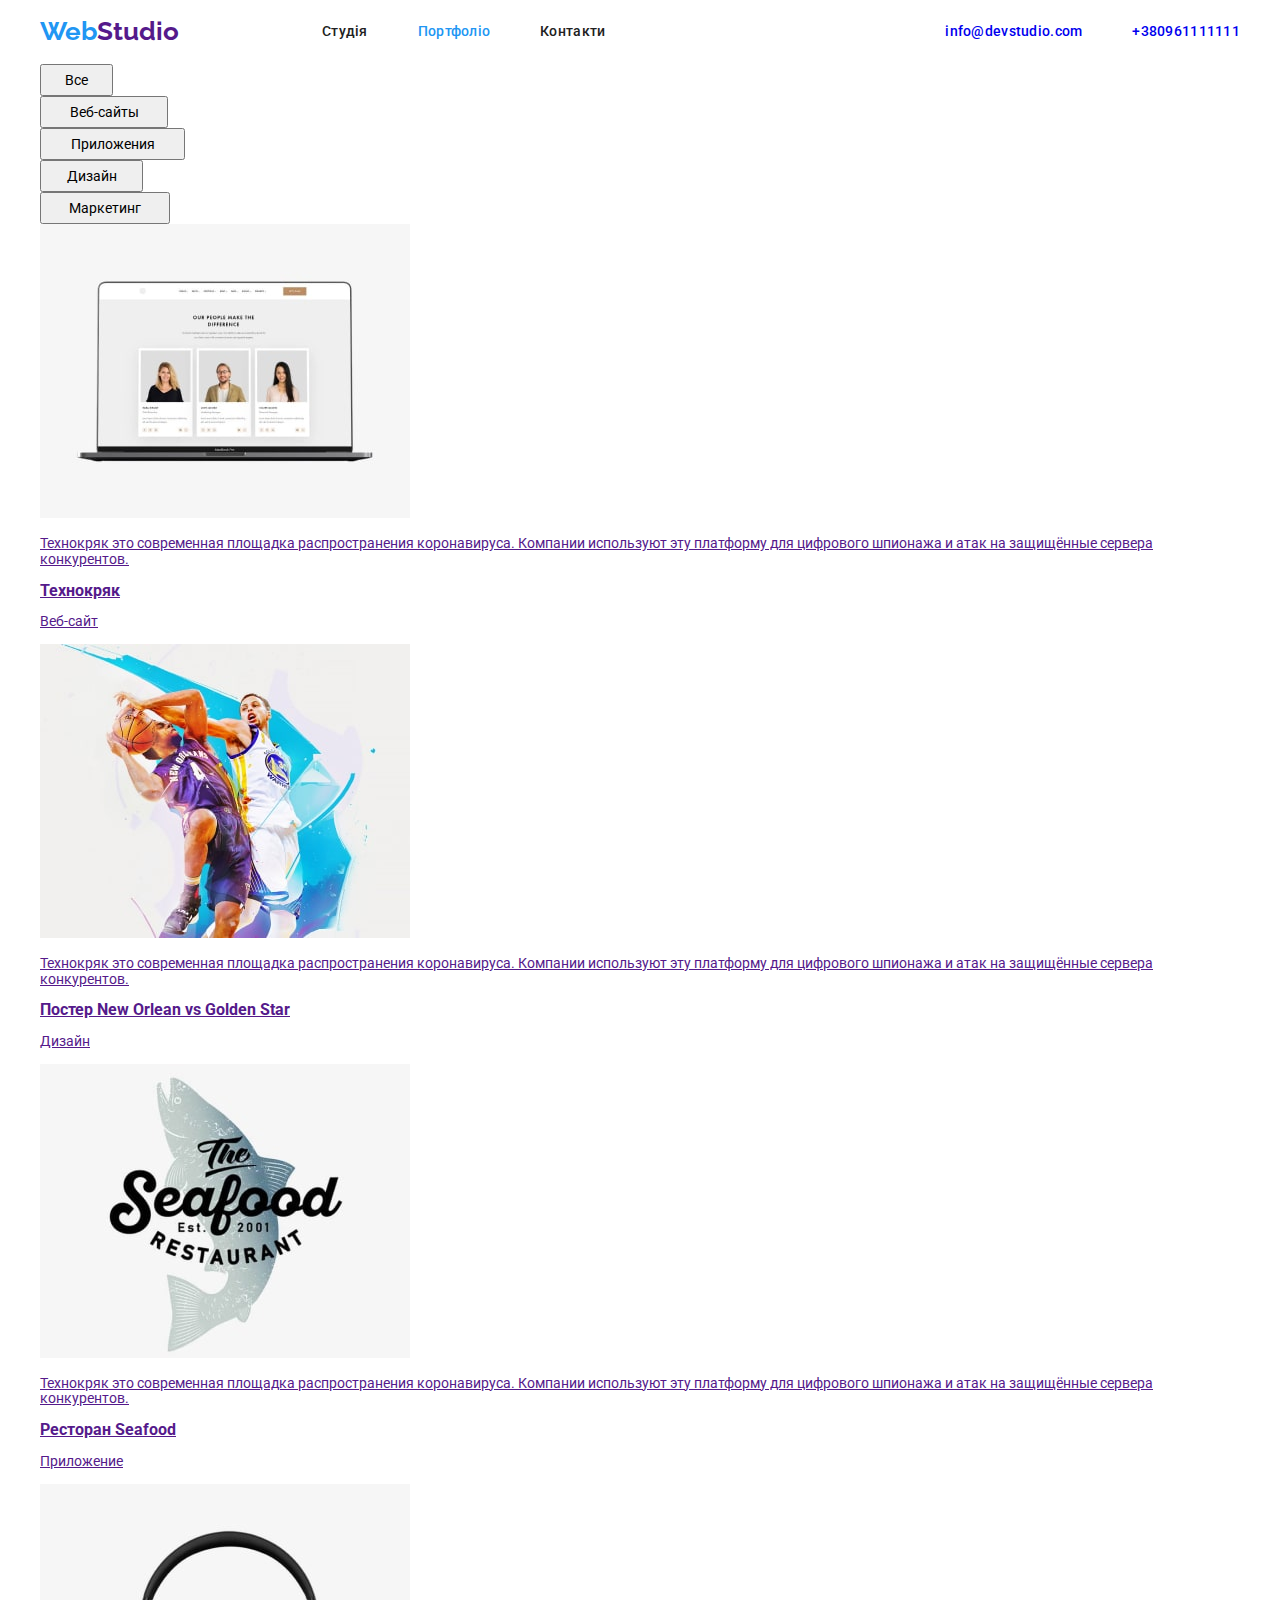
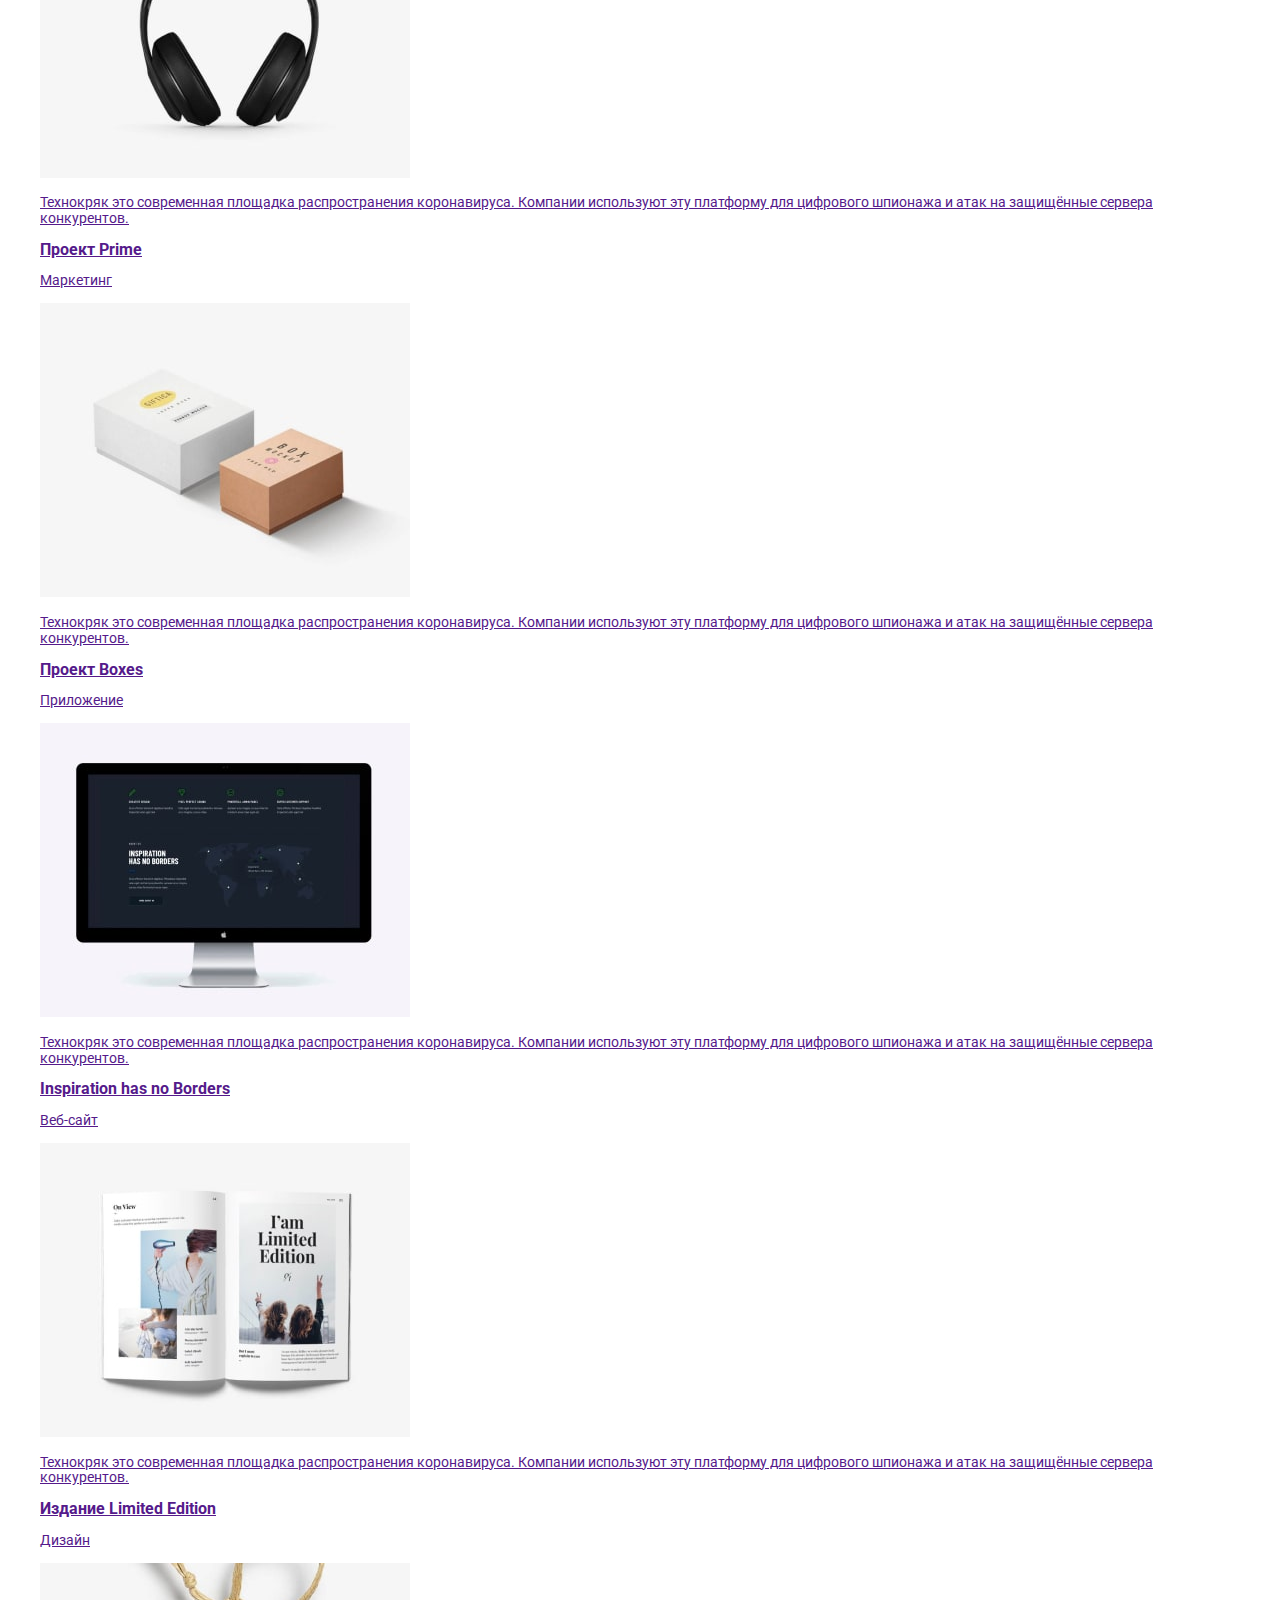
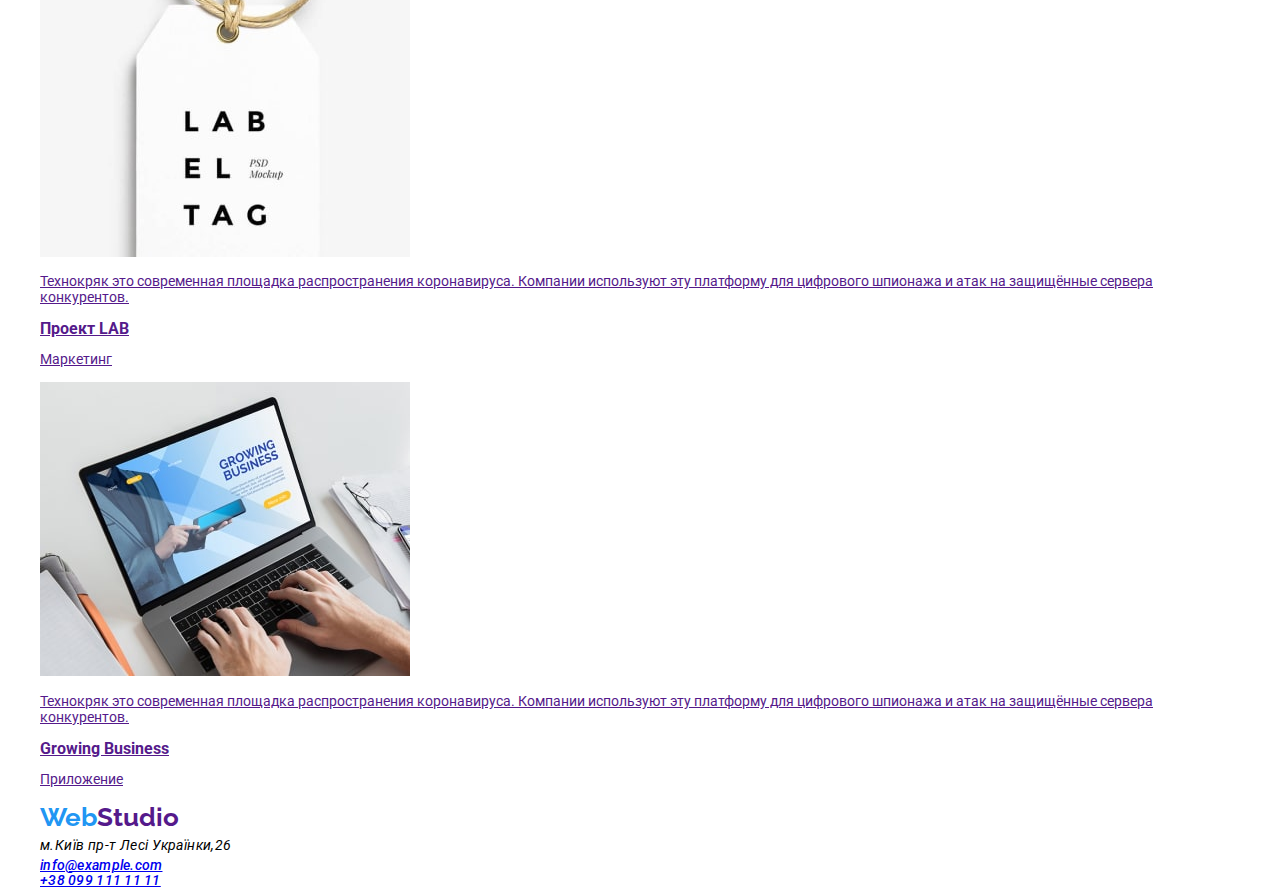
==== portfolio.html @ d4fee8ec "hw3" ====
<!DOCTYPE html>
<html lang="ru">

<head>
    <meta charset="UTF-8">
    <meta http-equiv="X-UA-Compatible" content="IE=edge">
    <meta name="viewport" content="width=device-width, initial-scale=1.0">
    <link rel="stylesheet" href="https://cdnjs.cloudflare.com/ajax/libs/modern-normalize/1.1.0/modern-normalize.min.css"
        integrity="sha512-wpPYUAdjBVSE4KJnH1VR1HeZfpl1ub8YT/NKx4PuQ5NmX2tKuGu6U/JRp5y+Y8XG2tV+wKQpNHVUX03MfMFn9Q=="
        crossorigin="anonymous" referrerpolicy="no-referrer" />
    <link rel="stylesheet" href="https://cdnjs.cloudflare.com/ajax/libs/modern-normalize/1.1.0/modern-normalize.css"
        integrity="sha512-Y0MM+V6ymRKN2zStTqzQ227DWhhp4Mzdo6gnlRnuaNCbc+YN/ZH0sBCLTM4M0oSy9c9VKiCvd4Jk44aCLrNS5Q=="
        crossorigin="anonymous" referrerpolicy="no-referrer" />
    <link rel=“preconnect” href=“https://fonts.gstatic.com”>
    <link rel="preconnect" href="https://fonts.googleapis.com">
    <link rel="preconnect" href="https://fonts.gstatic.com" crossorigin>
    <link
        href="https://fonts.googleapis.com/css2?family=Raleway:wght@700&family=Roboto:wght@400;500;700;900&display=swap"
        rel="stylesheet">
    <title>Портфоліо</title>
    <link rel="stylesheet" href="./css/styles.css">
</head>

<body>
    <!--Шапка сторінки-->
    <header class="header">
        <div class="container-nav">
            <a href="" class="logo"><span class="web">Web</span>Studio</a>
            <!---Навігація-->
            <nav>
                <ul class="site-nav list">
                    <li>
                        <a href="./index.html" class="link item">Студія</a>
                    </li>
                    <li>
                        <a href="" class="portfolio-primary item">Портфоліо</a>
                    </li>
                    <li>
                        <a href="" class="link item">Контакти</a>
                    </li>
                </ul>
            </nav>
            <div class="header-right">
                <ul class="nav-link list">
                    <li>
                        <a href="mailto:info@devstudio.com" class="link-nav">info@devstudio.com</a>
                    </li>
                    <li>
                        <a href="tel:+380961111111" class="link-nav">+380961111111</a>
                    </li>
                </ul>
            </div>
        </div>
    </header>
    <!-- фільтри -->
    <main>
        <section>
            <!-- <h1>контент</h1> -->
            <ul class="filters list">
                <li>
                    <button type="button" class="filters-item btn-one">Все</button>
                </li>
                <li>
                    <button type="button" class="filters-item btn-two">Веб-сайты</button>
                </li>
                <li>
                    <button type="button" class="filters-item btn-thre">Приложения</button>
                </li>
                <li>
                    <button type="button" class="filters-item btn-four">Дизайн</button>
                </li>
                <li>
                    <button type="button" class="filters-item btn-five">Маркетинг</button>
                </li>
            </ul>
        </section>
        <section>
            <!-- <h2>вибір контенту</h2> -->
            <ul class="list">
                <li>
                    <a href="">
                        <img src="./css/img.css/img-min.jpg" alt=" ноутбук" weight="370" height="294">
                        <p>
                            Технокряк это современная площадка распространения коронавируса. Компании используют эту
                            платформу для цифрового
                            шпионажа и атак на защищённые сервера конкурентов.
                        </p>
                        <h3>Технокряк</h3>
                        <p>Веб-сайт</p>
                    </a>
                </li>
                <li>
                    <a href="">
                        <img src="./css/img.css/img(1)-min.jpg" alt="баскетболісти" weight="370" height="294">
                        <p>
                            Технокряк это современная площадка распространения коронавируса. Компании используют эту
                            платформу для цифрового
                            шпионажа и атак на защищённые сервера конкурентов.
                        </p>
                        <h3>Постер New Orlean vs Golden Star</h3>
                        <p>Дизайн</p>
                    </a>
                </li>
                <li>
                    <a href="">
                        <img src="./css/img.css/img(2)-min.jpg" alt="логотип ресторану" weight="370" height="294">
                        <p>
                            Технокряк это современная площадка распространения коронавируса. Компании используют эту
                            платформу для цифрового
                            шпионажа и атак на защищённые сервера конкурентов.
                        </p>
                        <h3>Ресторан Seafood</h3>
                        <p>Приложение</p>
                    </a>
                </li>
                <li>
                    <a href="">
                        <img src="./css/img.css/img(3)-min.jpg" alt="наушники" weight="370" height="294">
                        <p>
                            Технокряк это современная площадка распространения коронавируса. Компании используют эту
                            платформу для цифрового
                            шпионажа и атак на защищённые сервера конкурентов.
                        </p>
                        <h3>Проект Prime</h3>
                        <p>Маркетинг</p>
                    </a>
                </li>
                <li>
                    <a href="">
                        <img src="./css/img.css/img(4)-min.jpg" alt="коробки" weight="370" height="294">
                        <p>
                            Технокряк это современная площадка распространения коронавируса. Компании используют эту
                            платформу для цифрового
                            шпионажа и атак на защищённые сервера конкурентов.
                        </p>
                        <h3>Проект Boxes</h3>
                        <p>Приложение</p>
                    </a>
                </li>
                <li>
                    <a href="">
                        <img src="./css/img.css/img(5)-min.jpg" alt="монітор" weight="370" height="294">
                        <p>
                            Технокряк это современная площадка распространения коронавируса. Компании используют эту
                            платформу для цифрового
                            шпионажа и атак на защищённые сервера конкурентов.
                        </p>
                        <h3>Inspiration has no Borders</h3>
                        <p>Веб-сайт</p>
                    </a>
                </li>
                <li>
                    <a href="">
                        <img src="./css/img.css/img(6)-min.jpg" alt="книга" weight="370" height="294">
                        <p>
                            Технокряк это современная площадка распространения коронавируса. Компании используют эту
                            платформу для цифрового
                            шпионажа и атак на защищённые сервера конкурентов.
                        </p>
                        <h3>Издание Limited Edition</h3>
                        <p>Дизайн</p>
                    </a>
                </li>
                <li>
                    <a href=""><img src="./css/img.css/img(7)-min.jpg" alt="картка на шнурку" weight="370" height="294">
                        <p>
                            Технокряк это современная площадка распространения коронавируса. Компании используют эту
                            платформу для цифрового
                            шпионажа и атак на защищённые сервера конкурентов.
                        </p>
                        <h3>Проект LAB</h3>
                        <p>Маркетинг</p>
                    </a>
                </li>
                <li>
                    <a href="">
                        <img src="./css/img.css/img(8)-min.jpg" alt="руки,ноутбук,бумаги" weight="370" height="294">
                        <p>
                            Технокряк это современная площадка распространения коронавируса. Компании используют эту
                            платформу для цифрового
                            шпионажа и атак на защищённые сервера конкурентов.
                        </p>
                        <h3>Growing Business</h3>
                        <p>Приложение</p>
                    </a>
                </li>
            </ul>
        </section>
    </main>
    <!-- footer -->
    <footer>
        <a href="" class="logo"><span class="web">Web</span>Studio</a>
        <address>
            <ul class="list">
                <li class="address">м.Київ пр-т Лесі Українки,26</li>
                <li class="nav-link"><a href="mailto:info@example.com">info@example.com</a></li>
                <li class="nav-link"><a href="tel:+380991111111">+38 099 111 11 11</a></li>
            </ul>
        </address>
    </footer>
</body>

</html>
---- css/styles.css ----
/* primary-text-color #212121;
title-text-color  #757575;
accent-color #2196F3;
primary-bg-color #FFFFFF; 
cecondary-bg-color  #E5E5E5; */
:root {
  --pimary-text-color: #212121;
  --title-text-color: #757575;
  --accent-color: #2196f3;
  --primary-bg-color: #ffffff;
  --cecondary-bg-color: #e5e5e5;
}
body {
  background-color: var(--primary-bg-color);
  color: var(--primary-text-color);
  font-family: Roboto, sans-serif;
  font-size: 14px;
  line-height: 1.13;
  width: 1230px;
  padding-left: 15px;
  padding-right: 15px;
  margin: 0 auto;
}
h1,
h2,
h3,
h4,
h5,
h6 {
  margin: 0;
  padding: 0;
}
/* шапка сторінки */
.header .container-nav {
  display: flex;
  align-items: center;
}
.site-nav {
  display: flex;
}
.item {
  display: block;
  margin-left: 50px;
  padding-top: 24px;
  padding-bottom: 24px;
}
.link-nav {
  margin-left: 50px;
  padding-top: 24px;
  padding-bottom: 24px;
}
.header-right,
.nav-link {
  display: flex;
  margin-left: auto;
}
.logo {
  margin-right: 93px;
  font-family: Raleway;
  font-weight: 700;
  font-size: 26px;
  line-height: 1.2;
  text-decoration: none;
}
.web {
  color: var(--accent-color);
}
.list {
  list-style: none;
  margin: 0;
  padding: 0;
}
/* навігація */
.site-nav,
.nav-link {
  font-weight: 500;
  letter-spacing: 0.02em;
}
.studio-primary,
.link,
.portfolio-primary,
.link-nav {
  text-decoration: none;
}
.studio-primary {
  color: var(--accent-color);
}
.site-nav :hover,
.site-nav :focus {
  color: var(--accent-color);
}

.link {
  color: var(--pimary-text-color);
}
.nav-link :hover,
.nav-link:focus {
  color: var(--accent-color);
}

/* рішення для бізнесу */
.article {
  /* color: var(--primary-bg-color); */
  margin-top: 225px;

  font-weight: 900;
  font-size: 44px;
  line-height: 1.3;
}
.section-article {
  background: #2f303a;
  height: 600px;
}
.article,
.work-article,
.team-article {
  text-align: center;
}
.article-button {
  cursor: pointer;
  color: var(--primary-bg-color);
  background-color: var(--accent-color);
  border-radius: 4px;
  min-width: 200px;
  padding: 10px 32px;
  font-weight: bold;
  font-size: 16px;
  line-height: 1.87;
  border: none;
  font-family: inherit;
}
/* рішення */
.accent {
  color: var(--pimary-text-color);
  font-weight: bold;
  letter-spacing: 0.03em;
}
.content {
  color: var(--title-text-color);
}
/* чим ми займаємось */
.primary {
  font-size: 36px;
  line-height: 1.16;
}
/* наша команда */
.team {
  font-size: 16px;
  line-height: 1.18;
  letter-spacing: 0.03em;
}
.teammate {
  color: var(--pimary-text-color);
  font-weight: 500;
}
.person-work {
  color: var(--title-text-color);
}
/* футер */
.address {
  line-height: 1.74;
  letter-spacing: 0.03em;
}

/* портфоліо сторінка */
.portfolio-primary {
  color: var(--accent-color);
}
/* фільтри */
.filters-item:hover,
.filters-item:focus {
  cursor: pointer;
  background-color: var(--accent-color);
  color: var(--primary-bg-color);
  border-radius: 4px;
}
.btn-one {
  min-width: 73px;
  padding: 6px 22px;
}
.btn-two {
  min-width: 128px;
  padding: 6px 22px;
}
.btn-thre {
  min-width: 145px;
  padding: 6px 22px;
}
.btn-four {
  min-width: 103px;
  padding: 6px 22px;
}
.btn-five {
  width: 130px;
  padding: 6px 22px;
}
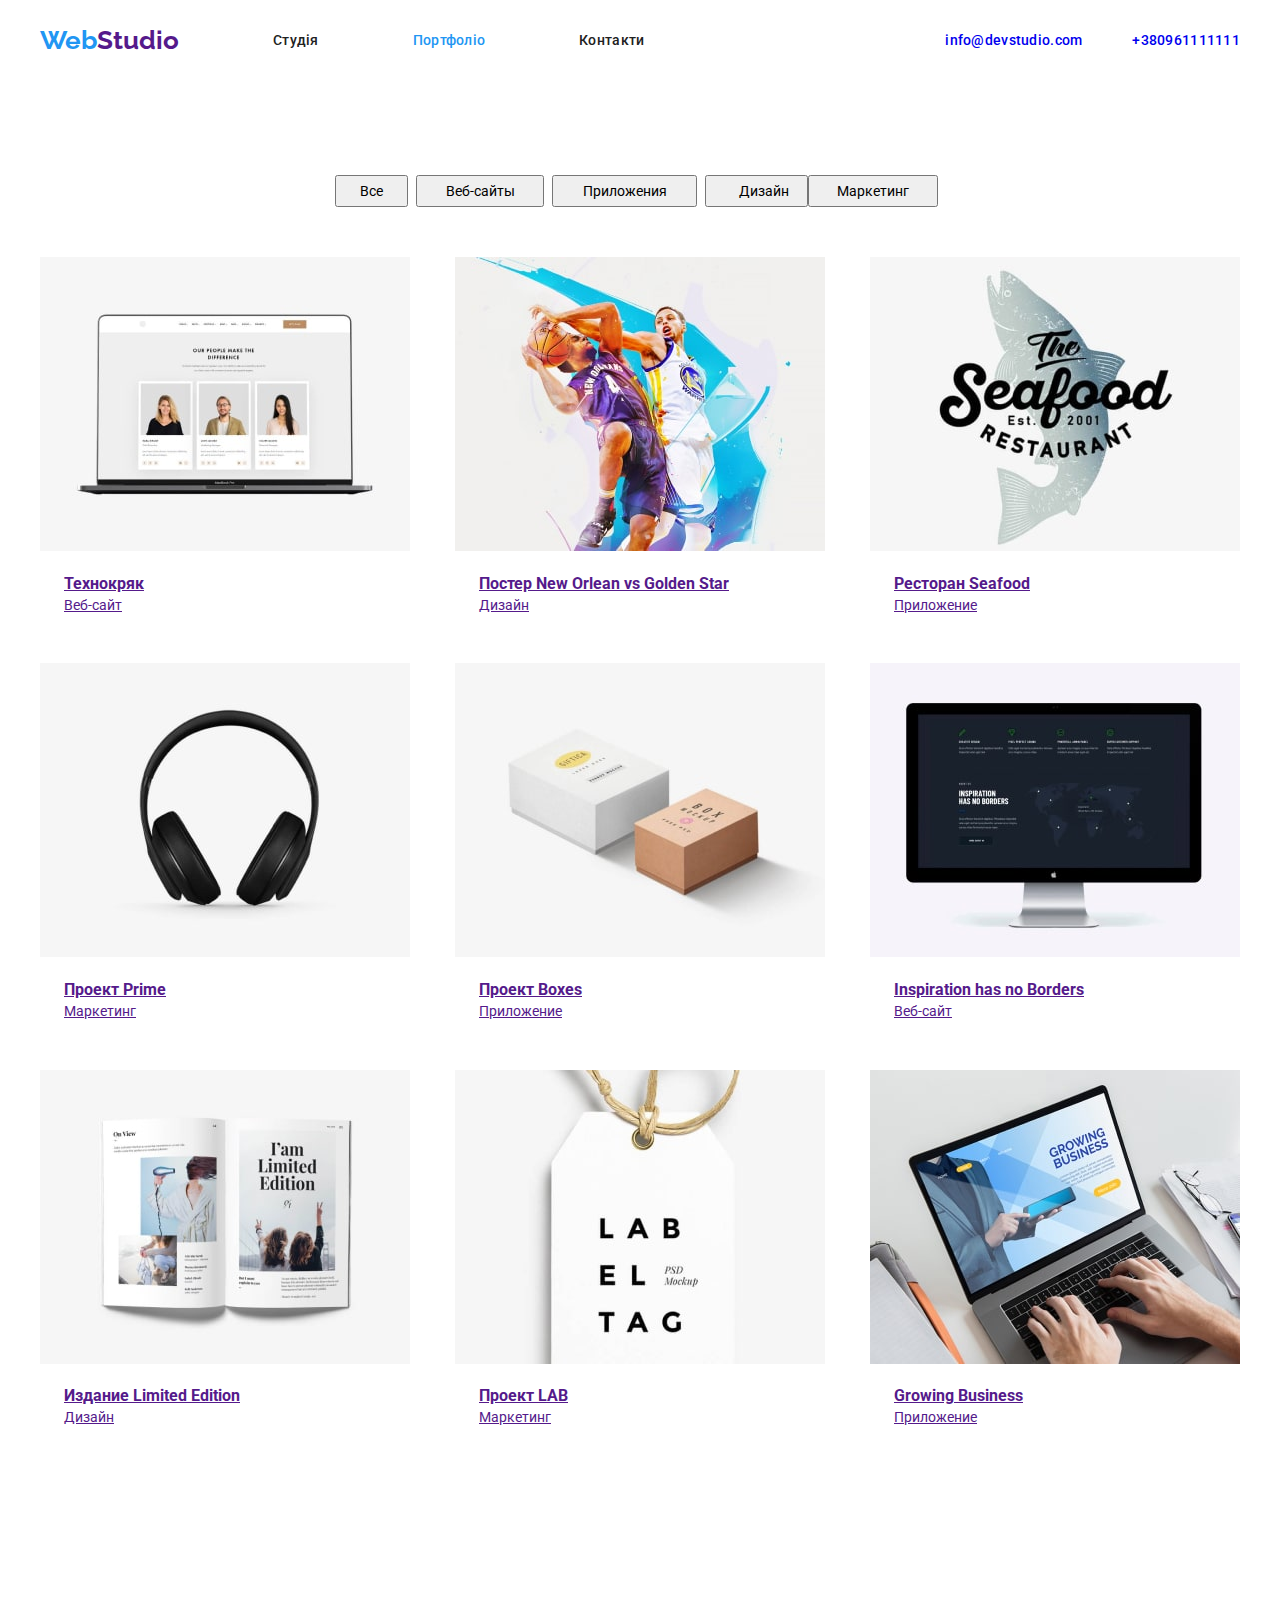
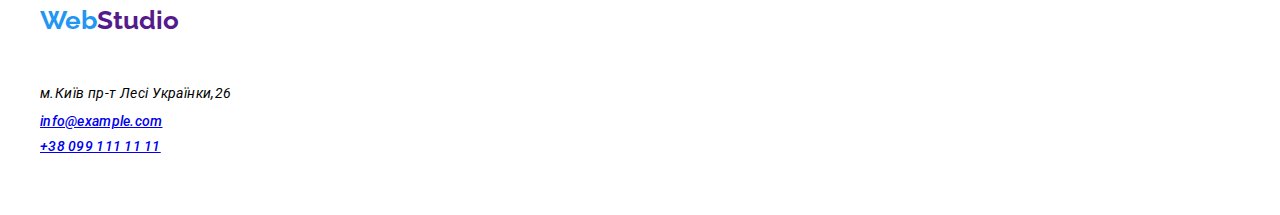
==== commit 2878d76a: "hw3" ====
--- a/portfolio.html
+++ b/portfolio.html
@@ -55,148 +55,160 @@
     <!-- фільтри -->
     <main>
         <section>
-            <!-- <h1>контент</h1> -->
-            <ul class="filters list">
-                <li>
-                    <button type="button" class="filters-item btn-one">Все</button>
-                </li>
-                <li>
-                    <button type="button" class="filters-item btn-two">Веб-сайты</button>
-                </li>
-                <li>
-                    <button type="button" class="filters-item btn-thre">Приложения</button>
-                </li>
-                <li>
-                    <button type="button" class="filters-item btn-four">Дизайн</button>
-                </li>
-                <li>
-                    <button type="button" class="filters-item btn-five">Маркетинг</button>
-                </li>
-            </ul>
+            <div>
+                <!-- <h1>контент</h1> -->
+                <ul class="filters list">
+                    <li>
+                        <button type="button" class="filters-item btn-all all-btn">Все</button>
+                    </li>
+                    <li>
+                        <button type="button" class="filters-item btn-website all-btn">Веб-сайты</button>
+                    </li>
+                    <li>
+                        <button type="button" class="filters-item btn-apps all-btn">Приложения</button>
+                    </li>
+                    <li>
+                        <button type="button" class="filters-item btn-design all-btn">Дизайн</button>
+                    </li>
+                    <li>
+                        <button type="button" class="filters-item btn-marketing all-btn">Маркетинг</button>
+                    </li>
+                </ul>
+            </div>
         </section>
         <section>
-            <!-- <h2>вибір контенту</h2> -->
-            <ul class="list">
-                <li>
-                    <a href="">
-                        <img src="./css/img.css/img-min.jpg" alt=" ноутбук" weight="370" height="294">
-                        <p>
-                            Технокряк это современная площадка распространения коронавируса. Компании используют эту
-                            платформу для цифрового
-                            шпионажа и атак на защищённые сервера конкурентов.
-                        </p>
-                        <h3>Технокряк</h3>
-                        <p>Веб-сайт</p>
-                    </a>
-                </li>
-                <li>
-                    <a href="">
-                        <img src="./css/img.css/img(1)-min.jpg" alt="баскетболісти" weight="370" height="294">
-                        <p>
-                            Технокряк это современная площадка распространения коронавируса. Компании используют эту
-                            платформу для цифрового
-                            шпионажа и атак на защищённые сервера конкурентов.
-                        </p>
-                        <h3>Постер New Orlean vs Golden Star</h3>
-                        <p>Дизайн</p>
-                    </a>
-                </li>
-                <li>
-                    <a href="">
-                        <img src="./css/img.css/img(2)-min.jpg" alt="логотип ресторану" weight="370" height="294">
-                        <p>
-                            Технокряк это современная площадка распространения коронавируса. Компании используют эту
-                            платформу для цифрового
-                            шпионажа и атак на защищённые сервера конкурентов.
-                        </p>
-                        <h3>Ресторан Seafood</h3>
-                        <p>Приложение</p>
-                    </a>
-                </li>
-                <li>
-                    <a href="">
-                        <img src="./css/img.css/img(3)-min.jpg" alt="наушники" weight="370" height="294">
-                        <p>
-                            Технокряк это современная площадка распространения коронавируса. Компании используют эту
-                            платформу для цифрового
-                            шпионажа и атак на защищённые сервера конкурентов.
-                        </p>
-                        <h3>Проект Prime</h3>
-                        <p>Маркетинг</p>
-                    </a>
-                </li>
-                <li>
-                    <a href="">
-                        <img src="./css/img.css/img(4)-min.jpg" alt="коробки" weight="370" height="294">
-                        <p>
-                            Технокряк это современная площадка распространения коронавируса. Компании используют эту
-                            платформу для цифрового
-                            шпионажа и атак на защищённые сервера конкурентов.
-                        </p>
-                        <h3>Проект Boxes</h3>
-                        <p>Приложение</p>
-                    </a>
-                </li>
-                <li>
-                    <a href="">
-                        <img src="./css/img.css/img(5)-min.jpg" alt="монітор" weight="370" height="294">
-                        <p>
-                            Технокряк это современная площадка распространения коронавируса. Компании используют эту
-                            платформу для цифрового
-                            шпионажа и атак на защищённые сервера конкурентов.
-                        </p>
-                        <h3>Inspiration has no Borders</h3>
-                        <p>Веб-сайт</p>
-                    </a>
-                </li>
-                <li>
-                    <a href="">
-                        <img src="./css/img.css/img(6)-min.jpg" alt="книга" weight="370" height="294">
-                        <p>
-                            Технокряк это современная площадка распространения коронавируса. Компании используют эту
-                            платформу для цифрового
-                            шпионажа и атак на защищённые сервера конкурентов.
-                        </p>
-                        <h3>Издание Limited Edition</h3>
-                        <p>Дизайн</p>
-                    </a>
-                </li>
-                <li>
-                    <a href=""><img src="./css/img.css/img(7)-min.jpg" alt="картка на шнурку" weight="370" height="294">
-                        <p>
-                            Технокряк это современная площадка распространения коронавируса. Компании используют эту
-                            платформу для цифрового
-                            шпионажа и атак на защищённые сервера конкурентов.
-                        </p>
-                        <h3>Проект LAB</h3>
-                        <p>Маркетинг</p>
-                    </a>
-                </li>
-                <li>
-                    <a href="">
-                        <img src="./css/img.css/img(8)-min.jpg" alt="руки,ноутбук,бумаги" weight="370" height="294">
-                        <p>
-                            Технокряк это современная площадка распространения коронавируса. Компании используют эту
-                            платформу для цифрового
-                            шпионажа и атак на защищённые сервера конкурентов.
-                        </p>
-                        <h3>Growing Business</h3>
-                        <p>Приложение</p>
-                    </a>
-                </li>
-            </ul>
+            <div>
+                <!-- <h2>вибір контенту</h2> -->
+                <ul class="list list-content">
+                    <div class="first-section">
+                        <li>
+                            <a href="">
+                                <img src="./css/img.css/img-min.jpg" alt=" ноутбук" weight="370" height="294">
+                                <!-- <p>
+                                    Технокряк это современная площадка распространения коронавируса. Компании используют эту
+                                    платформу для цифрового
+                                    шпионажа и атак на защищённые сервера конкурентов.
+                                </p> -->
+                                <h3 class="first-section-title">Технокряк</h3>
+                                <p class="first-conten">Веб-сайт</p>
+                            </a>
+                        </li>
+                        <li>
+                            <a href="">
+                                <img src="./css/img.css/img(1)-min.jpg" alt="баскетболісти" weight="370" height="294">
+                                <!-- <p>
+                                    Технокряк это современная площадка распространения коронавируса. Компании используют эту
+                                    платформу для цифрового
+                                    шпионажа и атак на защищённые сервера конкурентов.
+                                </p> -->
+                                <h3 class="first-section-title">Постер New Orlean vs Golden Star</h3>
+                                <p class="first-conten">Дизайн</p>
+                            </a>
+                        </li>
+                        <li>
+                            <a href="">
+                                <img src="./css/img.css/img(2)-min.jpg" alt="логотип ресторану" weight="370" height="294">
+                                <!-- <p>
+                                    Технокряк это современная площадка распространения коронавируса. Компании используют эту
+                                    платформу для цифрового
+                                    шпионажа и атак на защищённые сервера конкурентов.
+                                </p> -->
+                                <h3 class="first-section-title">Ресторан Seafood</h3>
+                                <p class="first-conten">Приложение</p>
+                            </a>
+                        </li>
+                    </div>
+                    <div class="first-section">
+                        <li>
+                            <a href="">
+                                <img src="./css/img.css/img(3)-min.jpg" alt="наушники" weight="370" height="294">
+                                <!-- <p>
+                                    Технокряк это современная площадка распространения коронавируса. Компании используют эту
+                                    платформу для цифрового
+                                    шпионажа и атак на защищённые сервера конкурентов.
+                                </p> -->
+                                <h3 class="first-section-title">Проект Prime</h3>
+                                <p class="first-conten">Маркетинг</p>
+                            </a>
+                        </li>
+                        <li>
+                            <a href="">
+                                <img src="./css/img.css/img(4)-min.jpg" alt="коробки" weight="370" height="294">
+                                <!-- <p>
+                                    Технокряк это современная площадка распространения коронавируса. Компании используют эту
+                                    платформу для цифрового
+                                    шпионажа и атак на защищённые сервера конкурентов.
+                                </p> -->
+                                <h3 class="first-section-title">Проект Boxes</h3>
+                                <p class="first-conten">Приложение</p>
+                            </a>
+                        </li>
+                        <li>
+                            <a href="">
+                                <img src="./css/img.css/img(5)-min.jpg" alt="монітор" weight="370" height="294">
+                                <!-- <p>
+                                    Технокряк это современная площадка распространения коронавируса. Компании используют эту
+                                    платформу для цифрового
+                                    шпионажа и атак на защищённые сервера конкурентов.
+                                </p> -->
+                                <h3 class="first-section-title">Inspiration has no Borders</h3>
+                                <p class="first-conten">Веб-сайт</p>
+                            </a>
+                        </li>
+                    </div>
+                    <div class="first-section">
+                        <li>
+                            <a href="">
+                                <img src="./css/img.css/img(6)-min.jpg" alt="книга" weight="370" height="294">
+                                <!-- <p>
+                                    Технокряк это современная площадка распространения коронавируса. Компании используют эту
+                                    платформу для цифрового
+                                    шпионажа и атак на защищённые сервера конкурентов.
+                                </p> -->
+                                <h3 class="first-section-title">Издание Limited Edition</h3>
+                                <p class="first-conten">Дизайн</p>
+                            </a>
+                        </li>
+                        <li>
+                            <a href=""><img src="./css/img.css/img(7)-min.jpg" alt="картка на шнурку" weight="370" height="294">
+                                <!-- <p>
+                                    Технокряк это современная площадка распространения коронавируса. Компании используют эту
+                                    платформу для цифрового
+                                    шпионажа и атак на защищённые сервера конкурентов.
+                                </p> -->
+                                <h3 class="first-section-title">Проект LAB</h3>
+                                <p class="first-conten">Маркетинг</p>
+                            </a>
+                        </li>
+                        <li>
+                            <a href="">
+                                <img src="./css/img.css/img(8)-min.jpg" alt="руки,ноутбук,бумаги" weight="370" height="294">
+                                <!-- <p>
+                                    Технокряк это современная площадка распространения коронавируса. Компании используют эту
+                                    платформу для цифрового
+                                    шпионажа и атак на защищённые сервера конкурентов.
+                                </p> -->
+                                <h3 class="first-section-title">Growing Business</h3>
+                                <p class="first-conten">Приложение</p>
+                            </a>
+                        </li>
+                    </ul>
+                </div>
+            </div>
         </section>
     </main>
     <!-- footer -->
     <footer>
-        <a href="" class="logo"><span class="web">Web</span>Studio</a>
-        <address>
-            <ul class="list">
-                <li class="address">м.Київ пр-т Лесі Українки,26</li>
-                <li class="nav-link"><a href="mailto:info@example.com">info@example.com</a></li>
-                <li class="nav-link"><a href="tel:+380991111111">+38 099 111 11 11</a></li>
-            </ul>
-        </address>
+        <div class="footer">
+            <a href="" class="logo footer-logo"><span class="web">Web</span>Studio</a>
+            <address>
+                <ul class="list  footer-list">
+                    <li class="address footer-item"">м.Київ пр-т Лесі Українки,26</li>
+                    <li class="nav-link footer-item""><a href="mailto:info@example.com">info@example.com</a></li>
+                    <li class="nav-link footer-item""><a href="tel:+380991111111">+38 099 111 11 11</a></li>
+                </ul>
+            </address>
+        </div>    
     </footer>
 </body>
 
--- a/css/styles.css
+++ b/css/styles.css
@@ -21,12 +21,14 @@
   padding-right: 15px;
   margin: 0 auto;
 }
+
 h1,
 h2,
 h3,
 h4,
 h5,
-h6 {
+h6,
+p {
   margin: 0;
   padding: 0;
 }
@@ -40,12 +42,12 @@
 }
 .item {
   display: block;
-  margin-left: 50px;
+  padding-left: 94px;
   padding-top: 24px;
   padding-bottom: 24px;
 }
 .link-nav {
-  margin-left: 50px;
+  padding-left: 50px;
   padding-top: 24px;
   padding-bottom: 24px;
 }
@@ -55,7 +57,7 @@
   margin-left: auto;
 }
 .logo {
-  margin-right: 93px;
+  padding: 25px 0px 25px 0px;
   font-family: Raleway;
   font-weight: 700;
   font-size: 26px;
@@ -100,15 +102,16 @@
 
 /* рішення для бізнесу */
 .article {
-  /* color: var(--primary-bg-color); */
-  margin-top: 225px;
+  color: var(--primary-bg-color);
 
+  padding: 200px 452px 0px 452px;
   font-weight: 900;
   font-size: 44px;
   line-height: 1.3;
 }
 .section-article {
   background: #2f303a;
+  width: 1600px;
   height: 600px;
 }
 .article,
@@ -120,6 +123,7 @@
   cursor: pointer;
   color: var(--primary-bg-color);
   background-color: var(--accent-color);
+  margin: 30px 0px 0px 700px;
   border-radius: 4px;
   min-width: 200px;
   padding: 10px 32px;
@@ -135,6 +139,15 @@
   font-weight: bold;
   letter-spacing: 0.03em;
 }
+.solutions-item:not(:last-child) {
+  margin-right: 30px;
+}
+.solutions {
+  display: flex;
+  margin-left: 215px;
+  padding-top: 94px;
+  padding-bottom: 94px;
+}
 .content {
   color: var(--title-text-color);
 }
@@ -143,15 +156,75 @@
   font-size: 36px;
   line-height: 1.16;
 }
+.work-section {
+  padding-bottom: 94px;
+}
+.work-article {
+  margin-left: 400px;
+}
+.work-list {
+  display: flex;
+  margin-top: 50px;
+  margin-left: 215px;
+}
+.item-work:not(:last-child) {
+  margin-right: 30px;
+}
 /* наша команда */
 .team {
+  display: flex;
+  padding-bottom: 94px;
+  margin-left: 215px;
+  margin-top: 50px;
   font-size: 16px;
   line-height: 1.18;
   letter-spacing: 0.03em;
 }
+.team-article {
+  margin-left: 400px;
+}
+.team-item:not(:last-child) {
+  margin-right: 30px;
+}
 .teammate {
   color: var(--pimary-text-color);
   font-weight: 500;
+}
+.igor {
+  padding-top: 30px;
+  padding-left: 60px;
+}
+.igor-work {
+  margin: 0;
+  padding-top: 10px;
+  padding-left: 70px;
+}
+.olga {
+  padding-top: 30px;
+  padding-left: 80px;
+}
+.olga-work {
+  margin: 0;
+  padding-top: 10px;
+  padding-left: 70px;
+}
+.mikola {
+  padding-top: 30px;
+  padding-left: 67px;
+}
+.mikola-work {
+  margin: 0;
+  padding-top: 10px;
+  padding-left: 97px;
+}
+.mix {
+  padding-top: 30px;
+  padding-left: 68px;
+}
+.mix-work {
+  margin: 0;
+  padding-top: 10px;
+  padding-left: 92px;
 }
 .person-work {
   color: var(--title-text-color);
@@ -160,8 +233,20 @@
 .address {
   line-height: 1.74;
   letter-spacing: 0.03em;
-}
-
+  padding-top: 20px;
+}
+.footer-list {
+  padding-bottom: 60px;
+}
+.footer-item:not(:last-child) {
+  padding-bottom: 9px;
+}
+/* .footer {
+  background-color: #2f303a;
+} */
+/* .studio {
+  color: #ffffff;
+} */
 /* портфоліо сторінка */
 .portfolio-primary {
   color: var(--accent-color);
@@ -174,23 +259,52 @@
   color: var(--primary-bg-color);
   border-radius: 4px;
 }
-.btn-one {
+.filters {
+  display: flex;
+  padding-top: 94px;
+  padding-left: 295px;
+}
+.btn-all {
   min-width: 73px;
   padding: 6px 22px;
-}
-.btn-two {
+  margin-right: 8px;
+}
+.btn-website {
   min-width: 128px;
   padding: 6px 22px;
-}
-.btn-thre {
+  margin-right: 8px;
+}
+.btn-apps {
   min-width: 145px;
   padding: 6px 22px;
-}
-.btn-four {
+  margin-right: 8px;
+}
+.btn-design {
   min-width: 103px;
   padding: 6px 22px;
-}
-.btn-five {
+  padding-right: 8px;
+}
+.btn-marketing {
   width: 130px;
   padding: 6px 22px;
 }
+.first-section {
+  display: flex;
+  justify-content: space-between;
+  padding-top: 50px;
+}
+.first-section-title {
+  padding-top: 20px;
+  padding-left: 24px;
+}
+.first-conten {
+  padding-top: 4px;
+  padding-left: 24px;
+}
+.third-section {
+  display: flex;
+}
+.footer-logo {
+  display: flex;
+  margin-top: 154px;
+}
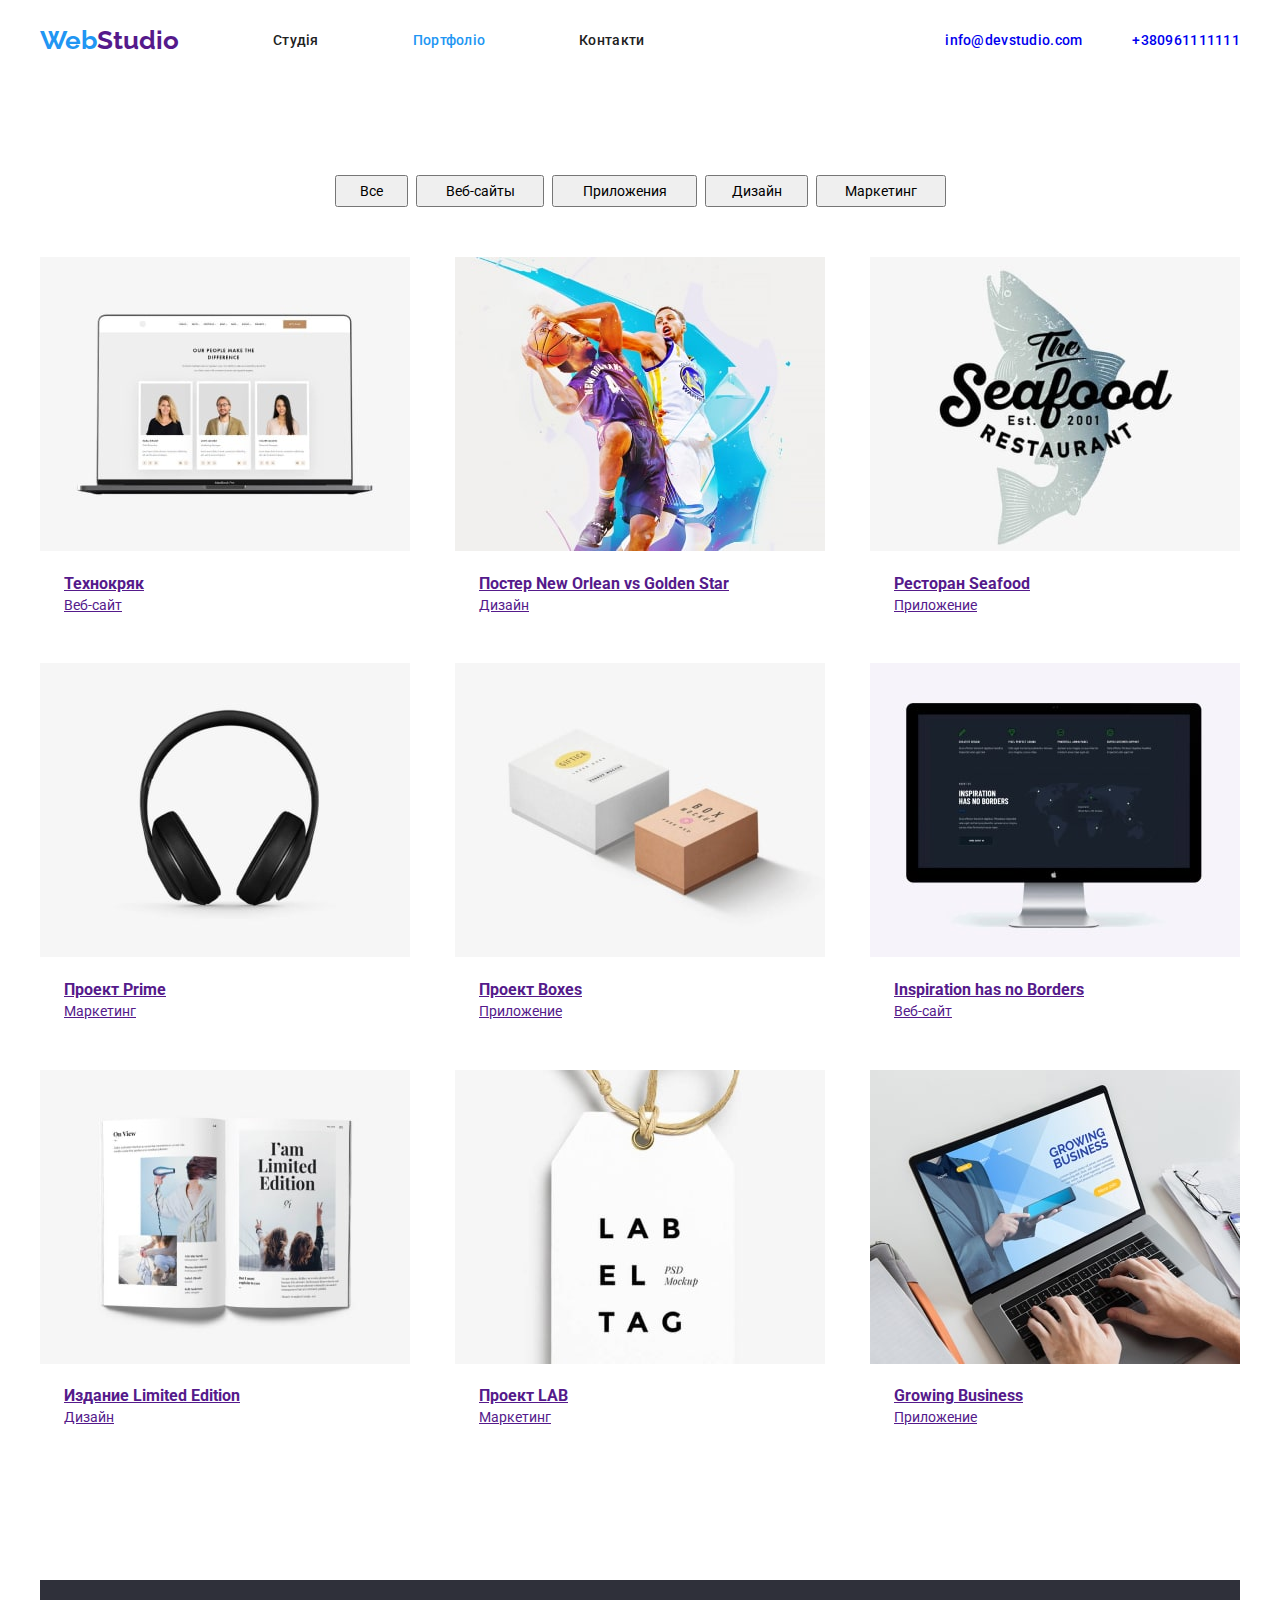
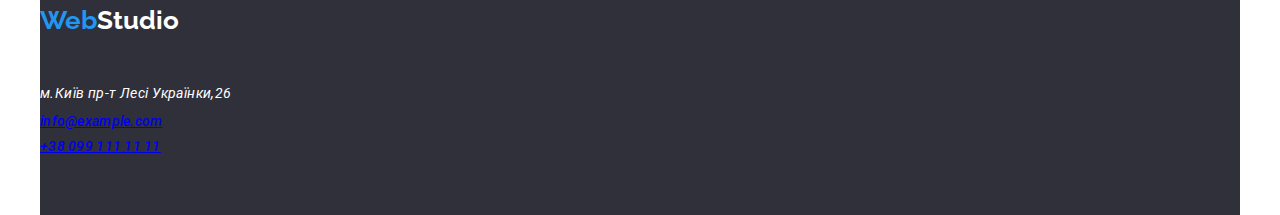
==== commit e9de1f93: "поправки" ====
--- a/portfolio.html
+++ b/portfolio.html
@@ -200,7 +200,7 @@
     <!-- footer -->
     <footer>
         <div class="footer">
-            <a href="" class="logo footer-logo"><span class="web">Web</span>Studio</a>
+            <a href="" class="logo footer-logo"><span class="web">Web</span><span class="studio">Studio</span></a>
             <address>
                 <ul class="list  footer-list">
                     <li class="address footer-item"">м.Київ пр-т Лесі Українки,26</li>
--- a/css/styles.css
+++ b/css/styles.css
@@ -25,9 +25,6 @@
 h1,
 h2,
 h3,
-h4,
-h5,
-h6,
 p {
   margin: 0;
   padding: 0;
@@ -104,14 +101,13 @@
 .article {
   color: var(--primary-bg-color);
 
-  padding: 200px 452px 0px 452px;
+  padding: 200px 288px 0px 280px;
   font-weight: 900;
   font-size: 44px;
   line-height: 1.3;
 }
 .section-article {
   background: #2f303a;
-  width: 1600px;
   height: 600px;
 }
 .article,
@@ -123,7 +119,7 @@
   cursor: pointer;
   color: var(--primary-bg-color);
   background-color: var(--accent-color);
-  margin: 30px 0px 0px 700px;
+  margin: 30px 0px 0px 485px;
   border-radius: 4px;
   min-width: 200px;
   padding: 10px 32px;
@@ -144,7 +140,6 @@
 }
 .solutions {
   display: flex;
-  margin-left: 215px;
   padding-top: 94px;
   padding-bottom: 94px;
 }
@@ -155,33 +150,30 @@
 .primary {
   font-size: 36px;
   line-height: 1.16;
+  margin-left: 0 auto;
+  margin-right: 0 auto;
 }
 .work-section {
   padding-bottom: 94px;
 }
-.work-article {
-  margin-left: 400px;
-}
 .work-list {
   display: flex;
   margin-top: 50px;
-  margin-left: 215px;
-}
-.item-work:not(:last-child) {
-  margin-right: 30px;
+}
+.item-work {
+  margin-left: auto;
 }
 /* наша команда */
 .team {
   display: flex;
   padding-bottom: 94px;
-  margin-left: 215px;
   margin-top: 50px;
   font-size: 16px;
   line-height: 1.18;
   letter-spacing: 0.03em;
 }
 .team-article {
-  margin-left: 400px;
+  margin: 0 auto;
 }
 .team-item:not(:last-child) {
   margin-right: 30px;
@@ -234,6 +226,10 @@
   line-height: 1.74;
   letter-spacing: 0.03em;
   padding-top: 20px;
+  color: var(--primary-bg-color);
+}
+.footer-nav {
+  color: color: rgba(255, 255, 255, 0.6);;
 }
 .footer-list {
   padding-bottom: 60px;
@@ -241,13 +237,13 @@
 .footer-item:not(:last-child) {
   padding-bottom: 9px;
 }
-/* .footer {
+.footer {
   background-color: #2f303a;
-} */
-/* .studio {
-  color: #ffffff;
-} */
-/* портфоліо сторінка */
+}
+.studio {
+  color: var(--primary-bg-color);
+}
+/* --------портфоліо сторінка-------- */
 .portfolio-primary {
   color: var(--accent-color);
 }
@@ -282,11 +278,11 @@
 .btn-design {
   min-width: 103px;
   padding: 6px 22px;
-  padding-right: 8px;
 }
 .btn-marketing {
   width: 130px;
   padding: 6px 22px;
+  margin-left: 8px;
 }
 .first-section {
   display: flex;
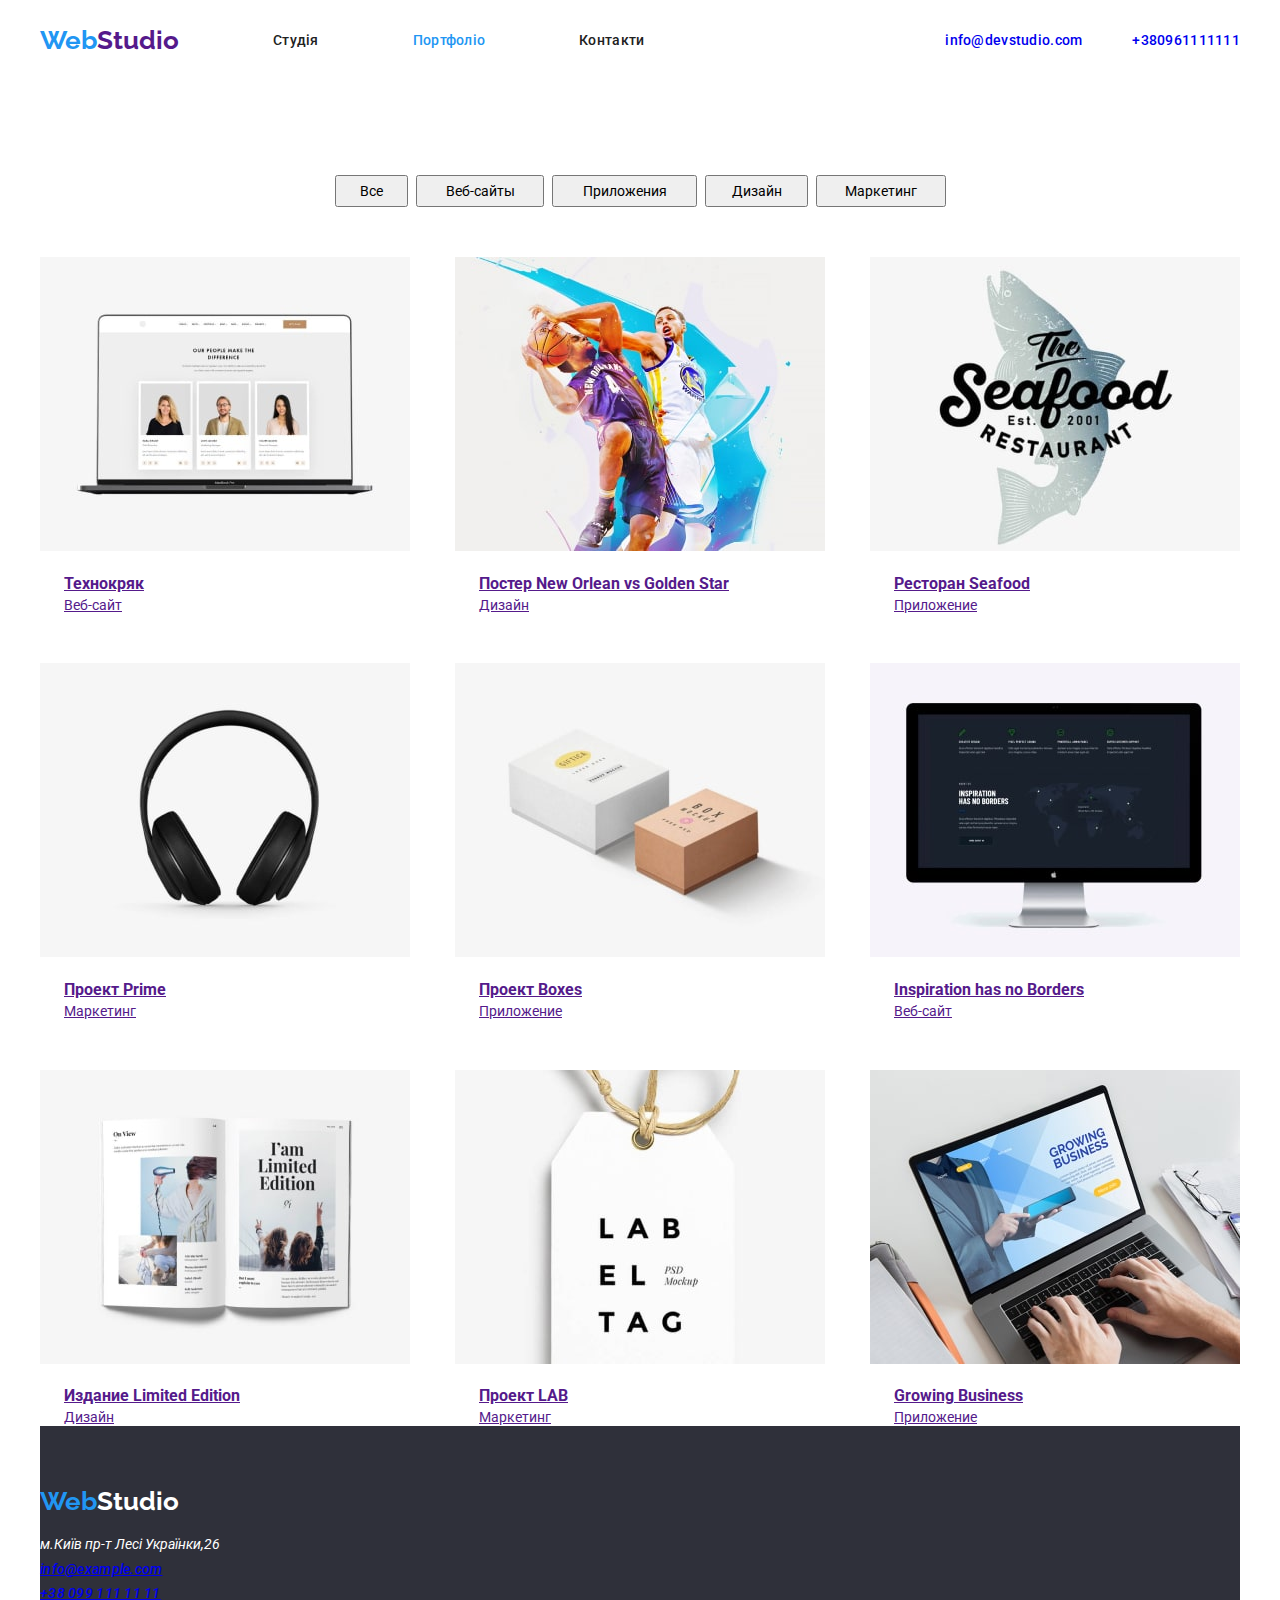
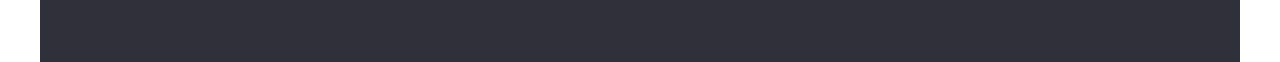
==== commit f4dfbb75: "правки" ====
--- a/portfolio.html
+++ b/portfolio.html
@@ -25,7 +25,7 @@
     <!--Шапка сторінки-->
     <header class="header">
         <div class="container-nav">
-            <a href="" class="logo"><span class="web">Web</span>Studio</a>
+            <a href="" class="logo logo-header"><span class="web">Web</span>Studio</a>
             <!---Навігація-->
             <nav>
                 <ul class="site-nav list">
--- a/css/styles.css
+++ b/css/styles.css
@@ -38,15 +38,15 @@
   display: flex;
 }
 .item {
-  display: block;
-  padding-left: 94px;
-  padding-top: 24px;
-  padding-bottom: 24px;
+  display:flex;
+  margin-left: 94px;
+  margin-top: 24px;
+  margin-bottom: 24px;
 }
 .link-nav {
-  padding-left: 50px;
-  padding-top: 24px;
-  padding-bottom: 24px;
+  margin-left: 50px;
+  margin-top: 24px;
+  margin-bottom: 24px;
 }
 .header-right,
 .nav-link {
@@ -54,12 +54,14 @@
   margin-left: auto;
 }
 .logo {
-  padding: 25px 0px 25px 0px;
   font-family: Raleway;
   font-weight: 700;
   font-size: 26px;
   line-height: 1.2;
   text-decoration: none;
+}
+.logo-header{
+padding: 25px 0px 25px 0px;
 }
 .web {
   color: var(--accent-color);
@@ -166,7 +168,7 @@
 /* наша команда */
 .team {
   display: flex;
-  padding-bottom: 94px;
+  margin-bottom: 94px;
   margin-top: 50px;
   font-size: 16px;
   line-height: 1.18;
@@ -222,6 +224,7 @@
   color: var(--title-text-color);
 }
 /* футер */
+}
 .address {
   line-height: 1.74;
   letter-spacing: 0.03em;
@@ -229,17 +232,27 @@
   color: var(--primary-bg-color);
 }
 .footer-nav {
-  color: color: rgba(255, 255, 255, 0.6);;
+  color: color:  rgba(255, 255, 255, 0.6);
 }
 .footer-list {
   padding-bottom: 60px;
 }
-.footer-item:not(:last-child) {
-  padding-bottom: 9px;
+.footer-item {
+  color: var(--primary-bg-color);
+  margin-bottom: 9px;
+}
+.footer-item:last-child{
+  margin: 0;
 }
 .footer {
   background-color: #2f303a;
 }
+.footer-logo {
+  display: flex;
+  padding-top: 60px;
+  padding-bottom: 20px;
+}
+
 .studio {
   color: var(--primary-bg-color);
 }
@@ -299,8 +312,4 @@
 }
 .third-section {
   display: flex;
-}
-.footer-logo {
-  display: flex;
-  margin-top: 154px;
-}
+}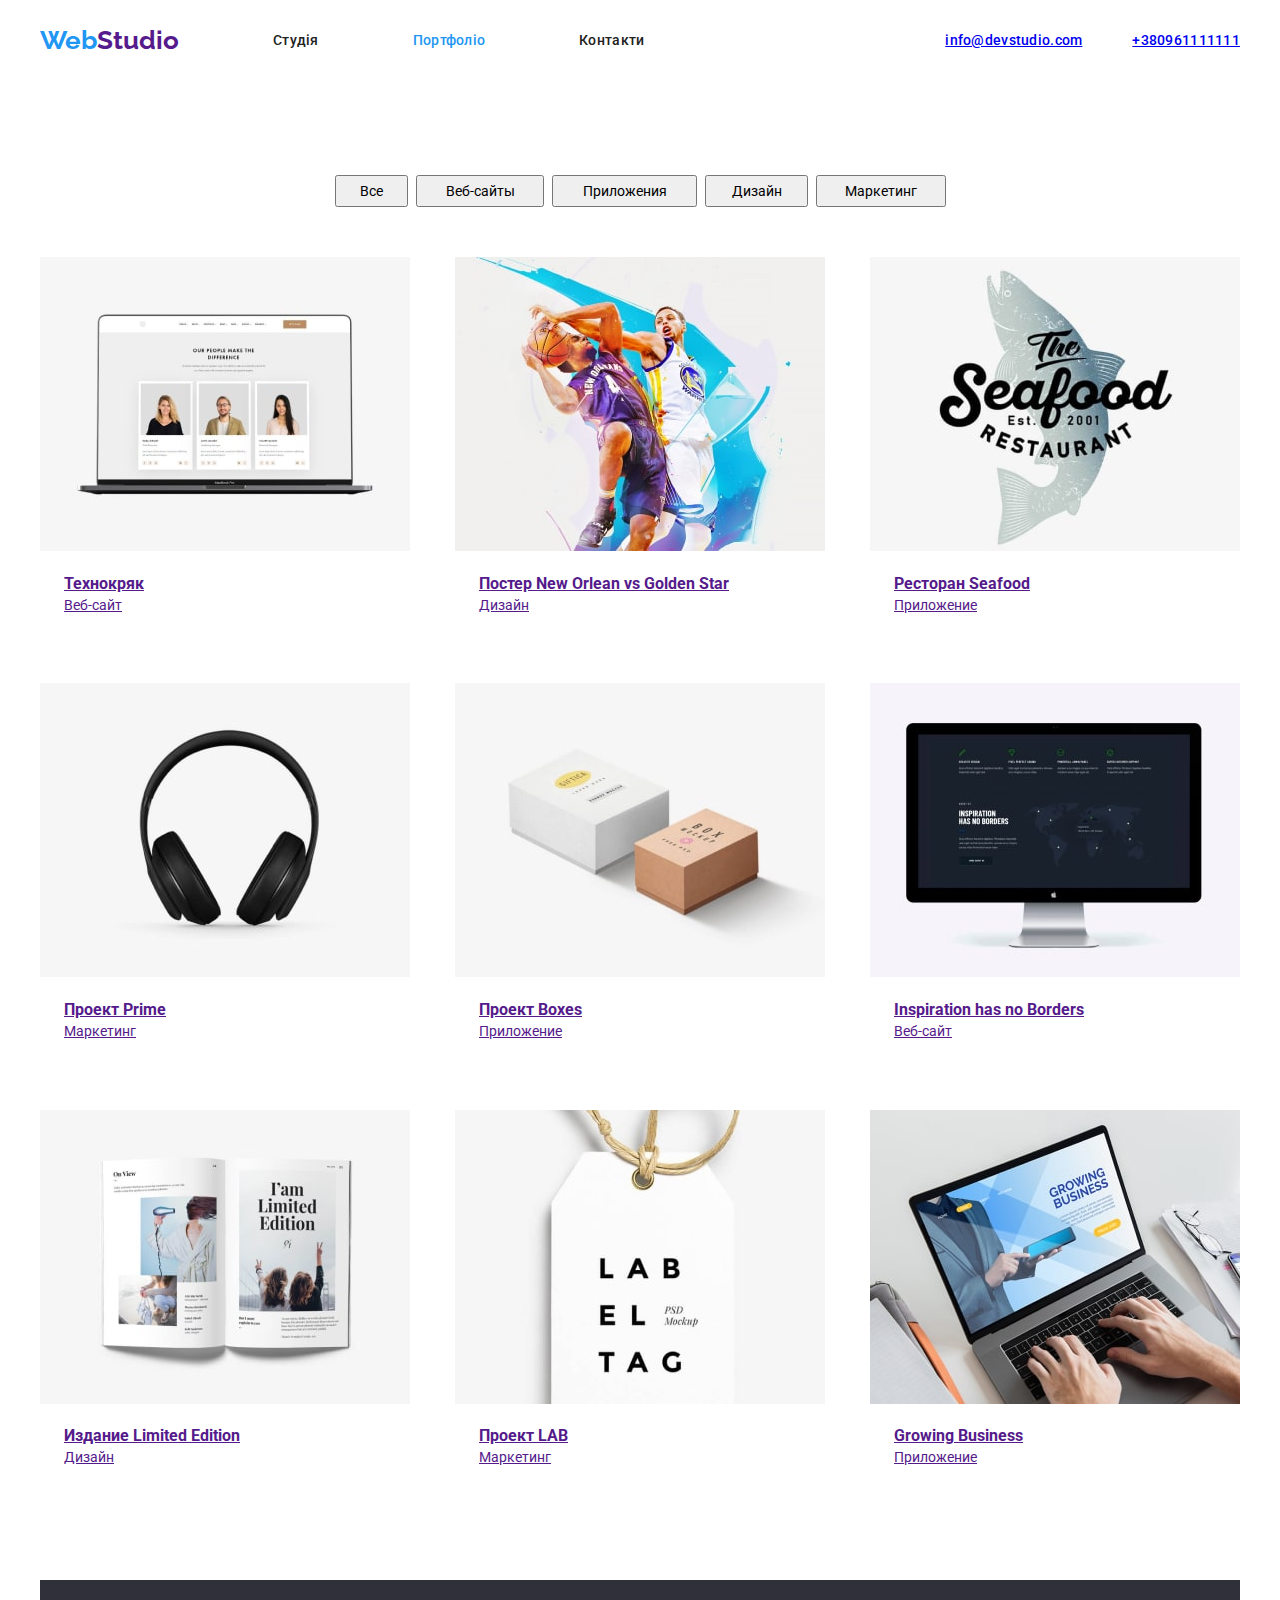
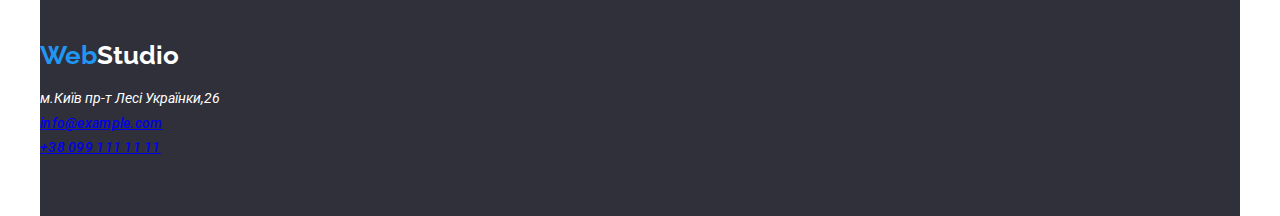
==== commit 98e952e3: "правки" ====
--- a/portfolio.html
+++ b/portfolio.html
@@ -42,11 +42,11 @@
             </nav>
             <div class="header-right">
                 <ul class="nav-link list">
-                    <li>
-                        <a href="mailto:info@devstudio.com" class="link-nav">info@devstudio.com</a>
-                    </li>
-                    <li>
-                        <a href="tel:+380961111111" class="link-nav">+380961111111</a>
+                    <li class="link-nav">
+                        <a class="link-list" href="mailto:info@devstudio.com" class="link-nav">info@devstudio.com</a>
+                    </li>
+                    <li class="link-nav">
+                        <a class="link-list" href="tel:+380961111111" class="link-nav">+380961111111</a>
                     </li>
                 </ul>
             </div>
@@ -156,7 +156,7 @@
                             </a>
                         </li>
                     </div>
-                    <div class="first-section">
+                    <div class="first-section bottom">
                         <li>
                             <a href="">
                                 <img src="./css/img.css/img(6)-min.jpg" alt="книга" weight="370" height="294">
--- a/css/styles.css
+++ b/css/styles.css
@@ -40,13 +40,9 @@
 .item {
   display:flex;
   margin-left: 94px;
-  margin-top: 24px;
-  margin-bottom: 24px;
 }
 .link-nav {
   margin-left: 50px;
-  margin-top: 24px;
-  margin-bottom: 24px;
 }
 .header-right,
 .nav-link {
@@ -85,6 +81,8 @@
 }
 .studio-primary {
   color: var(--accent-color);
+  padding-top: 24px;
+  padding-bottom: 24px;
 }
 .site-nav :hover,
 .site-nav :focus {
@@ -93,10 +91,17 @@
 
 .link {
   color: var(--pimary-text-color);
+  padding-top: 24px;
+  padding-bottom: 24px;
 }
 .nav-link :hover,
 .nav-link:focus {
   color: var(--accent-color);
+}
+.link-list{
+  padding-top: 24px;
+  padding-bottom: 24px;
+  
 }
 
 /* рішення для бізнесу */
@@ -259,6 +264,9 @@
 /* --------портфоліо сторінка-------- */
 .portfolio-primary {
   color: var(--accent-color);
+   padding-top: 24px;
+  padding-bottom: 24px;
+  
 }
 /* фільтри */
 .filters-item:hover,
@@ -297,18 +305,19 @@
   padding: 6px 22px;
   margin-left: 8px;
 }
-.first-section {
+.first-section{
   display: flex;
   justify-content: space-between;
   padding-top: 50px;
 }
+.bottom{
+  padding-bottom: 94px;
+}
 .first-section-title {
-  padding-top: 20px;
-  padding-left: 24px;
+ padding: 20px 24px 0px 24px;
 }
 .first-conten {
-  padding-top: 4px;
-  padding-left: 24px;
+  padding: 4px 24px 20px 24px;
 }
 .third-section {
   display: flex;
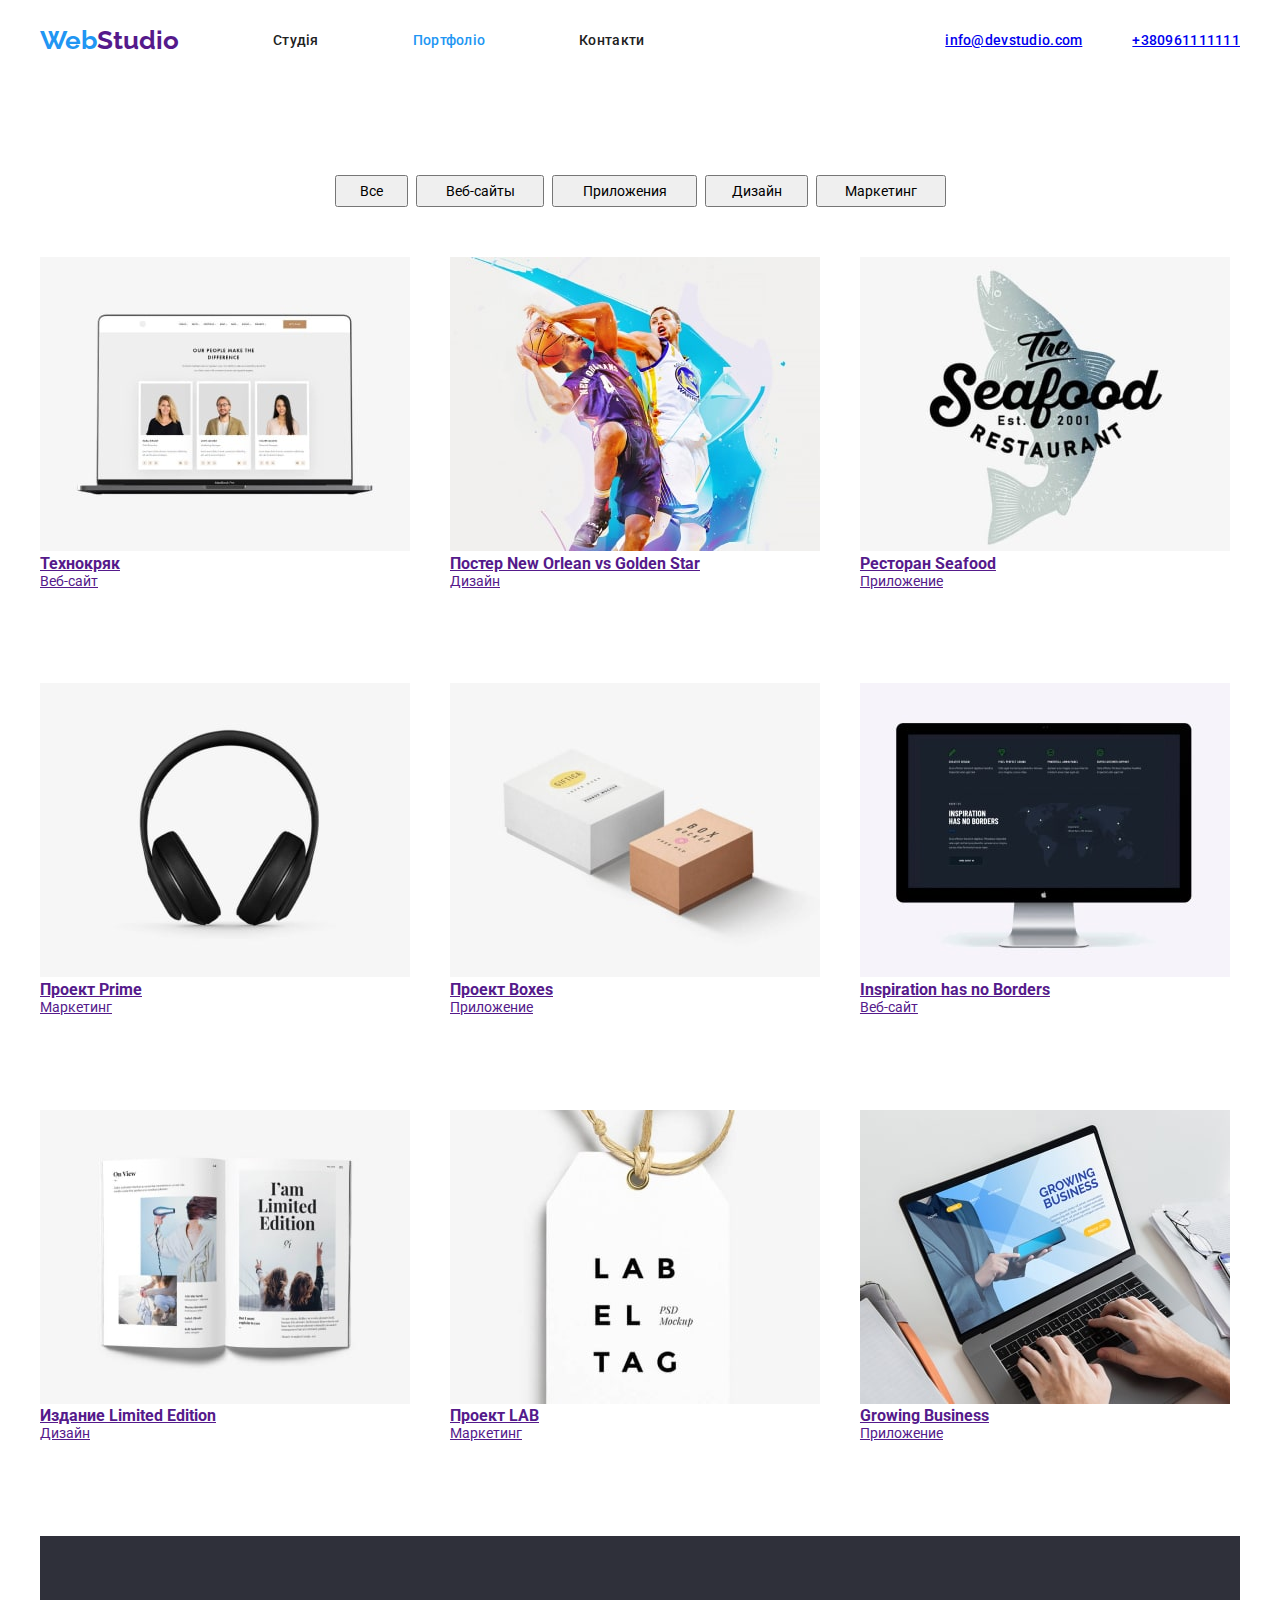
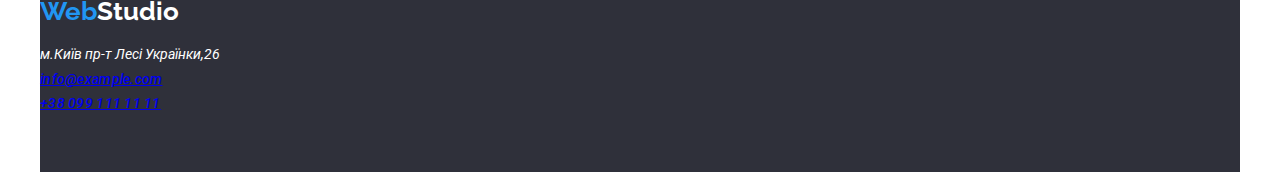
==== commit 17aa64f3: "Поправки" ====
--- a/portfolio.html
+++ b/portfolio.html
@@ -77,15 +77,13 @@
             </div>
         </section>
         <section>
-            <div>
                 <!-- <h2>вибір контенту</h2> -->
-                <ul class="list list-content">
-                    <div class="first-section">
-                        <li>
+                <div class="content-flex">
+                    <ul class="list list-content flex-section">
+                        <li class="first-section">
                             <a href="">
                                 <img src="./css/img.css/img-min.jpg" alt=" ноутбук" weight="370" height="294">
-                                <!-- <p>
-                                    Технокряк это современная площадка распространения коронавируса. Компании используют эту
+                                <!-- <p>Технокряк это современная площадка распространения коронавируса. Компании используют эту
                                     платформу для цифрового
                                     шпионажа и атак на защищённые сервера конкурентов.
                                 </p> -->
@@ -93,11 +91,10 @@
                                 <p class="first-conten">Веб-сайт</p>
                             </a>
                         </li>
-                        <li>
+                        <li class="first-section">
                             <a href="">
                                 <img src="./css/img.css/img(1)-min.jpg" alt="баскетболісти" weight="370" height="294">
-                                <!-- <p>
-                                    Технокряк это современная площадка распространения коронавируса. Компании используют эту
+                                <!-- <p>Технокряк это современная площадка распространения коронавируса. Компании используют эту
                                     платформу для цифрового
                                     шпионажа и атак на защищённые сервера конкурентов.
                                 </p> -->
@@ -105,11 +102,10 @@
                                 <p class="first-conten">Дизайн</p>
                             </a>
                         </li>
-                        <li>
+                        <li class="first-section">
                             <a href="">
                                 <img src="./css/img.css/img(2)-min.jpg" alt="логотип ресторану" weight="370" height="294">
-                                <!-- <p>
-                                    Технокряк это современная площадка распространения коронавируса. Компании используют эту
+                                <!-- <p>Технокряк это современная площадка распространения коронавируса. Компании используют эту
                                     платформу для цифрового
                                     шпионажа и атак на защищённые сервера конкурентов.
                                 </p> -->
@@ -117,13 +113,10 @@
                                 <p class="first-conten">Приложение</p>
                             </a>
                         </li>
-                    </div>
-                    <div class="first-section">
-                        <li>
+                        <li class="first-section">
                             <a href="">
                                 <img src="./css/img.css/img(3)-min.jpg" alt="наушники" weight="370" height="294">
-                                <!-- <p>
-                                    Технокряк это современная площадка распространения коронавируса. Компании используют эту
+                                <!-- <p>Технокряк это современная площадка распространения коронавируса. Компании используют эту
                                     платформу для цифрового
                                     шпионажа и атак на защищённые сервера конкурентов.
                                 </p> -->
@@ -131,11 +124,10 @@
                                 <p class="first-conten">Маркетинг</p>
                             </a>
                         </li>
-                        <li>
+                        <li class="first-section">
                             <a href="">
                                 <img src="./css/img.css/img(4)-min.jpg" alt="коробки" weight="370" height="294">
-                                <!-- <p>
-                                    Технокряк это современная площадка распространения коронавируса. Компании используют эту
+                                <!-- <p>Технокряк это современная площадка распространения коронавируса. Компании используют эту
                                     платформу для цифрового
                                     шпионажа и атак на защищённые сервера конкурентов.
                                 </p> -->
@@ -143,11 +135,10 @@
                                 <p class="first-conten">Приложение</p>
                             </a>
                         </li>
-                        <li>
+                        <li class="first-section">
                             <a href="">
                                 <img src="./css/img.css/img(5)-min.jpg" alt="монітор" weight="370" height="294">
-                                <!-- <p>
-                                    Технокряк это современная площадка распространения коронавируса. Компании используют эту
+                                <!-- <p>Технокряк это современная площадка распространения коронавируса. Компании используют эту
                                     платформу для цифрового
                                     шпионажа и атак на защищённые сервера конкурентов.
                                 </p> -->
@@ -155,13 +146,10 @@
                                 <p class="first-conten">Веб-сайт</p>
                             </a>
                         </li>
-                    </div>
-                    <div class="first-section bottom">
-                        <li>
+                        <li class="first-section">
                             <a href="">
                                 <img src="./css/img.css/img(6)-min.jpg" alt="книга" weight="370" height="294">
-                                <!-- <p>
-                                    Технокряк это современная площадка распространения коронавируса. Компании используют эту
+                                <!-- <p>Технокряк это современная площадка распространения коронавируса. Компании используют эту
                                     платформу для цифрового
                                     шпионажа и атак на защищённые сервера конкурентов.
                                 </p> -->
@@ -169,10 +157,9 @@
                                 <p class="first-conten">Дизайн</p>
                             </a>
                         </li>
-                        <li>
+                        <li class="first-section">
                             <a href=""><img src="./css/img.css/img(7)-min.jpg" alt="картка на шнурку" weight="370" height="294">
-                                <!-- <p>
-                                    Технокряк это современная площадка распространения коронавируса. Компании используют эту
+                                <!-- <p>Технокряк это современная площадка распространения коронавируса. Компании используют эту
                                     платформу для цифрового
                                     шпионажа и атак на защищённые сервера конкурентов.
                                 </p> -->
@@ -180,11 +167,10 @@
                                 <p class="first-conten">Маркетинг</p>
                             </a>
                         </li>
-                        <li>
+                        <li class="first-section">
                             <a href="">
                                 <img src="./css/img.css/img(8)-min.jpg" alt="руки,ноутбук,бумаги" weight="370" height="294">
-                                <!-- <p>
-                                    Технокряк это современная площадка распространения коронавируса. Компании используют эту
+                                <!-- <p>Технокряк это современная площадка распространения коронавируса. Компании используют эту
                                     платформу для цифрового
                                     шпионажа и атак на защищённые сервера конкурентов.
                                 </p> -->
@@ -194,7 +180,6 @@
                         </li>
                     </ul>
                 </div>
-            </div>
         </section>
     </main>
     <!-- footer -->
--- a/css/styles.css
+++ b/css/styles.css
@@ -114,7 +114,7 @@
   line-height: 1.3;
 }
 .section-article {
-  background: #2f303a;
+   background: #2f303a;
   height: 600px;
 }
 .article,
@@ -305,20 +305,19 @@
   padding: 6px 22px;
   margin-left: 8px;
 }
+.content-flex{
+margin-top: 50px;
+}
+.flex-section{
+  display: flex;
+  flex-wrap: wrap;
+}
 .first-section{
-  display: flex;
-  justify-content: space-between;
-  padding-top: 50px;
-}
-.bottom{
-  padding-bottom: 94px;
-}
-.first-section-title {
- padding: 20px 24px 0px 24px;
-}
-.first-conten {
-  padding: 4px 24px 20px 24px;
-}
-.third-section {
-  display: flex;
+  width: 370px;
+   margin-right: 30px;
+  margin-bottom: 94px;
+  width: calc((100% - 60px) / 3);
+}
+.first-section:nth-child(3n){
+  margin-right: 0;
 }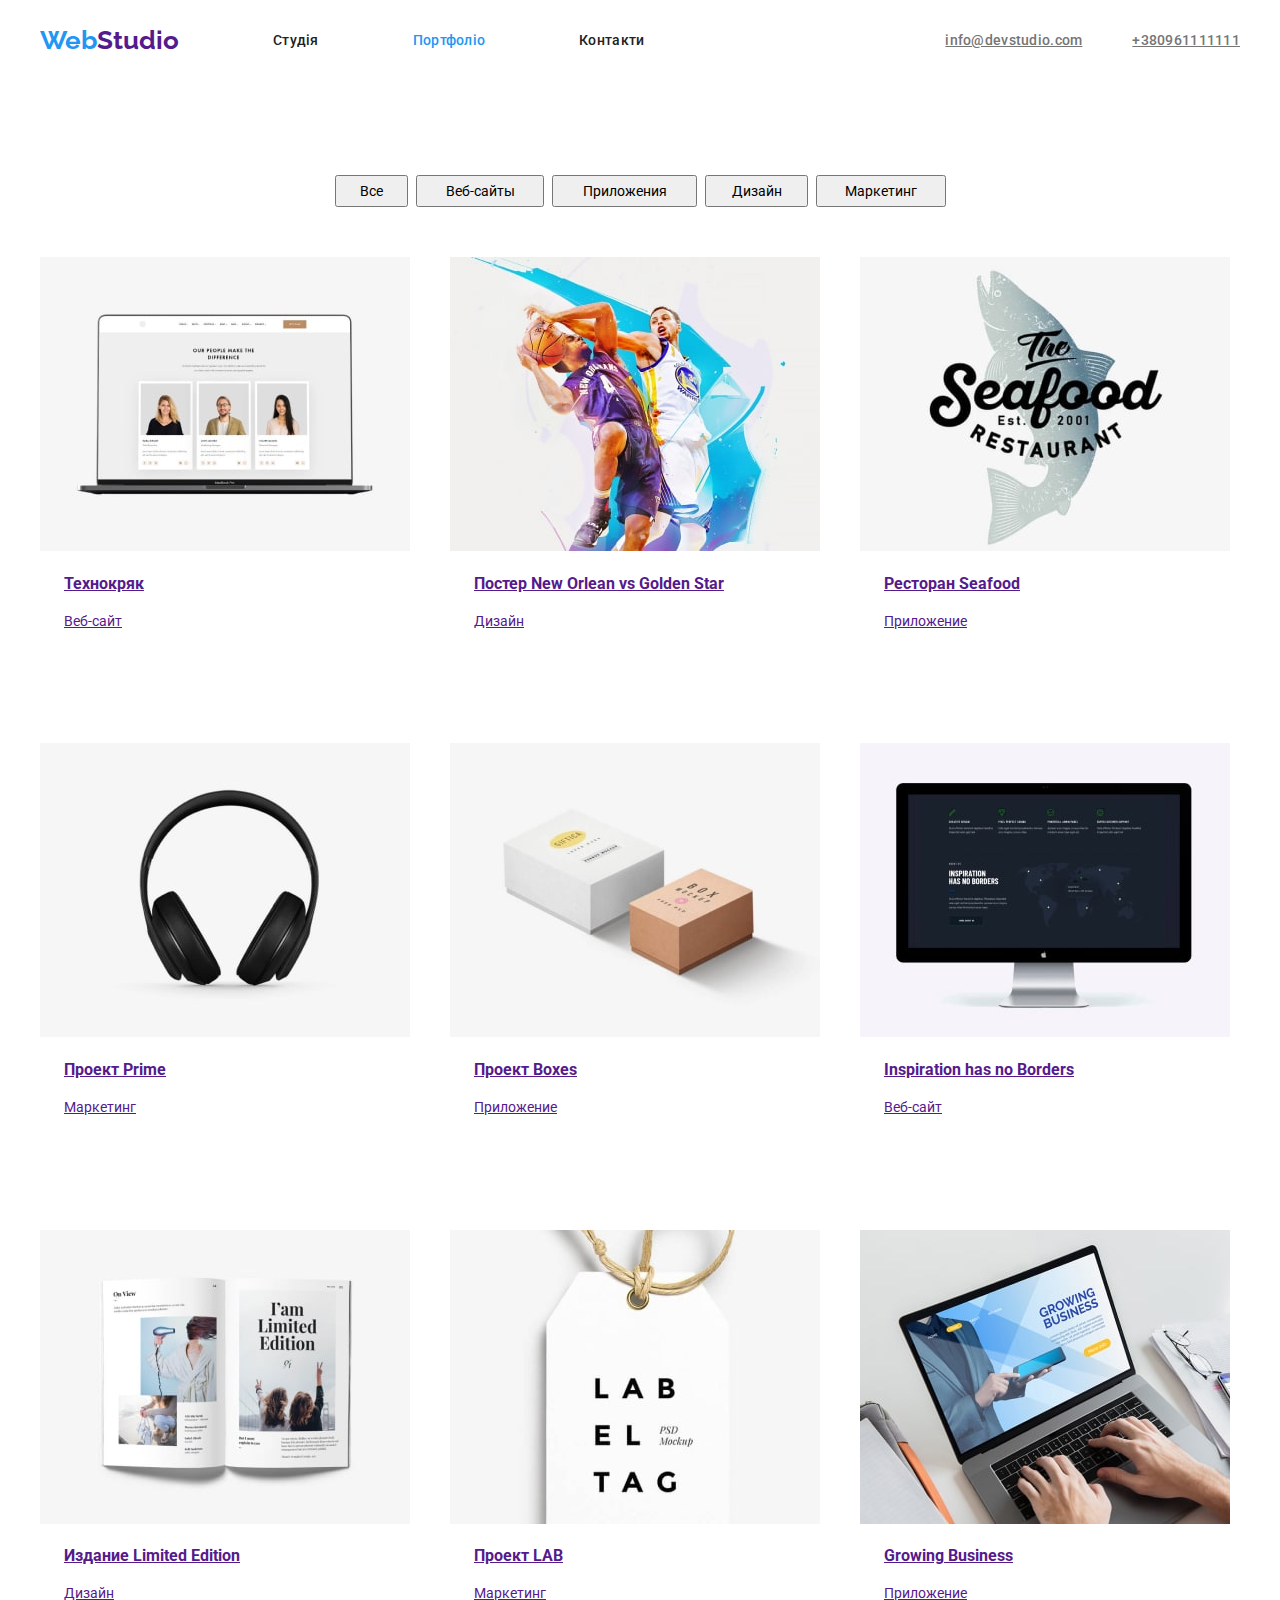
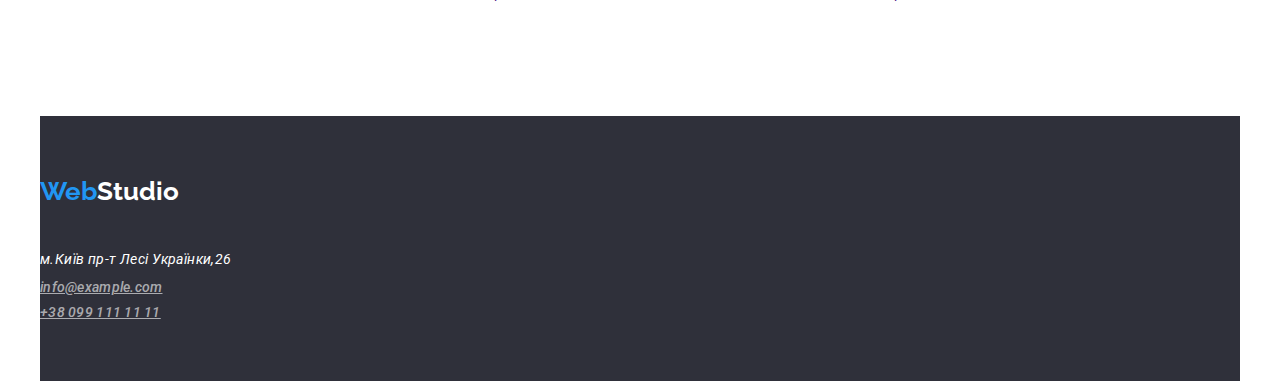
==== commit 17986e01: "добавив кольори ссилкам" ====
--- a/portfolio.html
+++ b/portfolio.html
@@ -188,9 +188,9 @@
             <a href="" class="logo footer-logo"><span class="web">Web</span><span class="studio">Studio</span></a>
             <address>
                 <ul class="list  footer-list">
-                    <li class="address footer-item"">м.Київ пр-т Лесі Українки,26</li>
-                    <li class="nav-link footer-item""><a href="mailto:info@example.com">info@example.com</a></li>
-                    <li class="nav-link footer-item""><a href="tel:+380991111111">+38 099 111 11 11</a></li>
+                    <li class="address footer-item">м.Київ пр-т Лесі Українки,26</li>
+                    <li class="nav-link footer-item"><a class="link-color" href="mailto:info@example.com">info@example.com</a></li>
+                    <li class="nav-link footer-item"><a class="link-color" href="tel:+380991111111">+38 099 111 11 11</a></li>
                 </ul>
             </address>
         </div>    
--- a/css/styles.css
+++ b/css/styles.css
@@ -38,7 +38,7 @@
   display: flex;
 }
 .item {
-  display:flex;
+  display: flex;
   margin-left: 94px;
 }
 .link-nav {
@@ -56,8 +56,8 @@
   line-height: 1.2;
   text-decoration: none;
 }
-.logo-header{
-padding: 25px 0px 25px 0px;
+.logo-header {
+  padding: 25px 0px 25px 0px;
 }
 .web {
   color: var(--accent-color);
@@ -73,6 +73,9 @@
   font-weight: 500;
   letter-spacing: 0.02em;
 }
+.link-color {
+  color: rgba(255, 255, 255, 0.6);
+}
 .studio-primary,
 .link,
 .portfolio-primary,
@@ -98,10 +101,10 @@
 .nav-link:focus {
   color: var(--accent-color);
 }
-.link-list{
+.link-list {
   padding-top: 24px;
   padding-bottom: 24px;
-  
+  color: #757575;
 }
 
 /* рішення для бізнесу */
@@ -114,7 +117,8 @@
   line-height: 1.3;
 }
 .section-article {
-   background: #2f303a;
+  background: #2f303a;
+
   height: 600px;
 }
 .article,
@@ -229,16 +233,13 @@
   color: var(--title-text-color);
 }
 /* футер */
-}
 .address {
   line-height: 1.74;
   letter-spacing: 0.03em;
   padding-top: 20px;
   color: var(--primary-bg-color);
 }
-.footer-nav {
-  color: color:  rgba(255, 255, 255, 0.6);
-}
+
 .footer-list {
   padding-bottom: 60px;
 }
@@ -246,7 +247,7 @@
   color: var(--primary-bg-color);
   margin-bottom: 9px;
 }
-.footer-item:last-child{
+.footer-item:last-child {
   margin: 0;
 }
 .footer {
@@ -264,9 +265,8 @@
 /* --------портфоліо сторінка-------- */
 .portfolio-primary {
   color: var(--accent-color);
-   padding-top: 24px;
+  padding-top: 24px;
   padding-bottom: 24px;
-  
 }
 /* фільтри */
 .filters-item:hover,
@@ -275,6 +275,7 @@
   background-color: var(--accent-color);
   color: var(--primary-bg-color);
   border-radius: 4px;
+  border: transparent;
 }
 .filters {
   display: flex;
@@ -305,19 +306,25 @@
   padding: 6px 22px;
   margin-left: 8px;
 }
-.content-flex{
-margin-top: 50px;
-}
-.flex-section{
+.content-flex {
+  margin-top: 50px;
+}
+.flex-section {
   display: flex;
   flex-wrap: wrap;
 }
-.first-section{
+.first-section {
   width: 370px;
-   margin-right: 30px;
+  margin-right: 30px;
   margin-bottom: 94px;
   width: calc((100% - 60px) / 3);
 }
-.first-section:nth-child(3n){
+.first-section:nth-child(3n) {
   margin-right: 0;
-}+}
+.first-section-title {
+  margin: 20px 24px 0px 24px;
+}
+.first-conten {
+  margin: 20px 24px 20px 24px;
+}
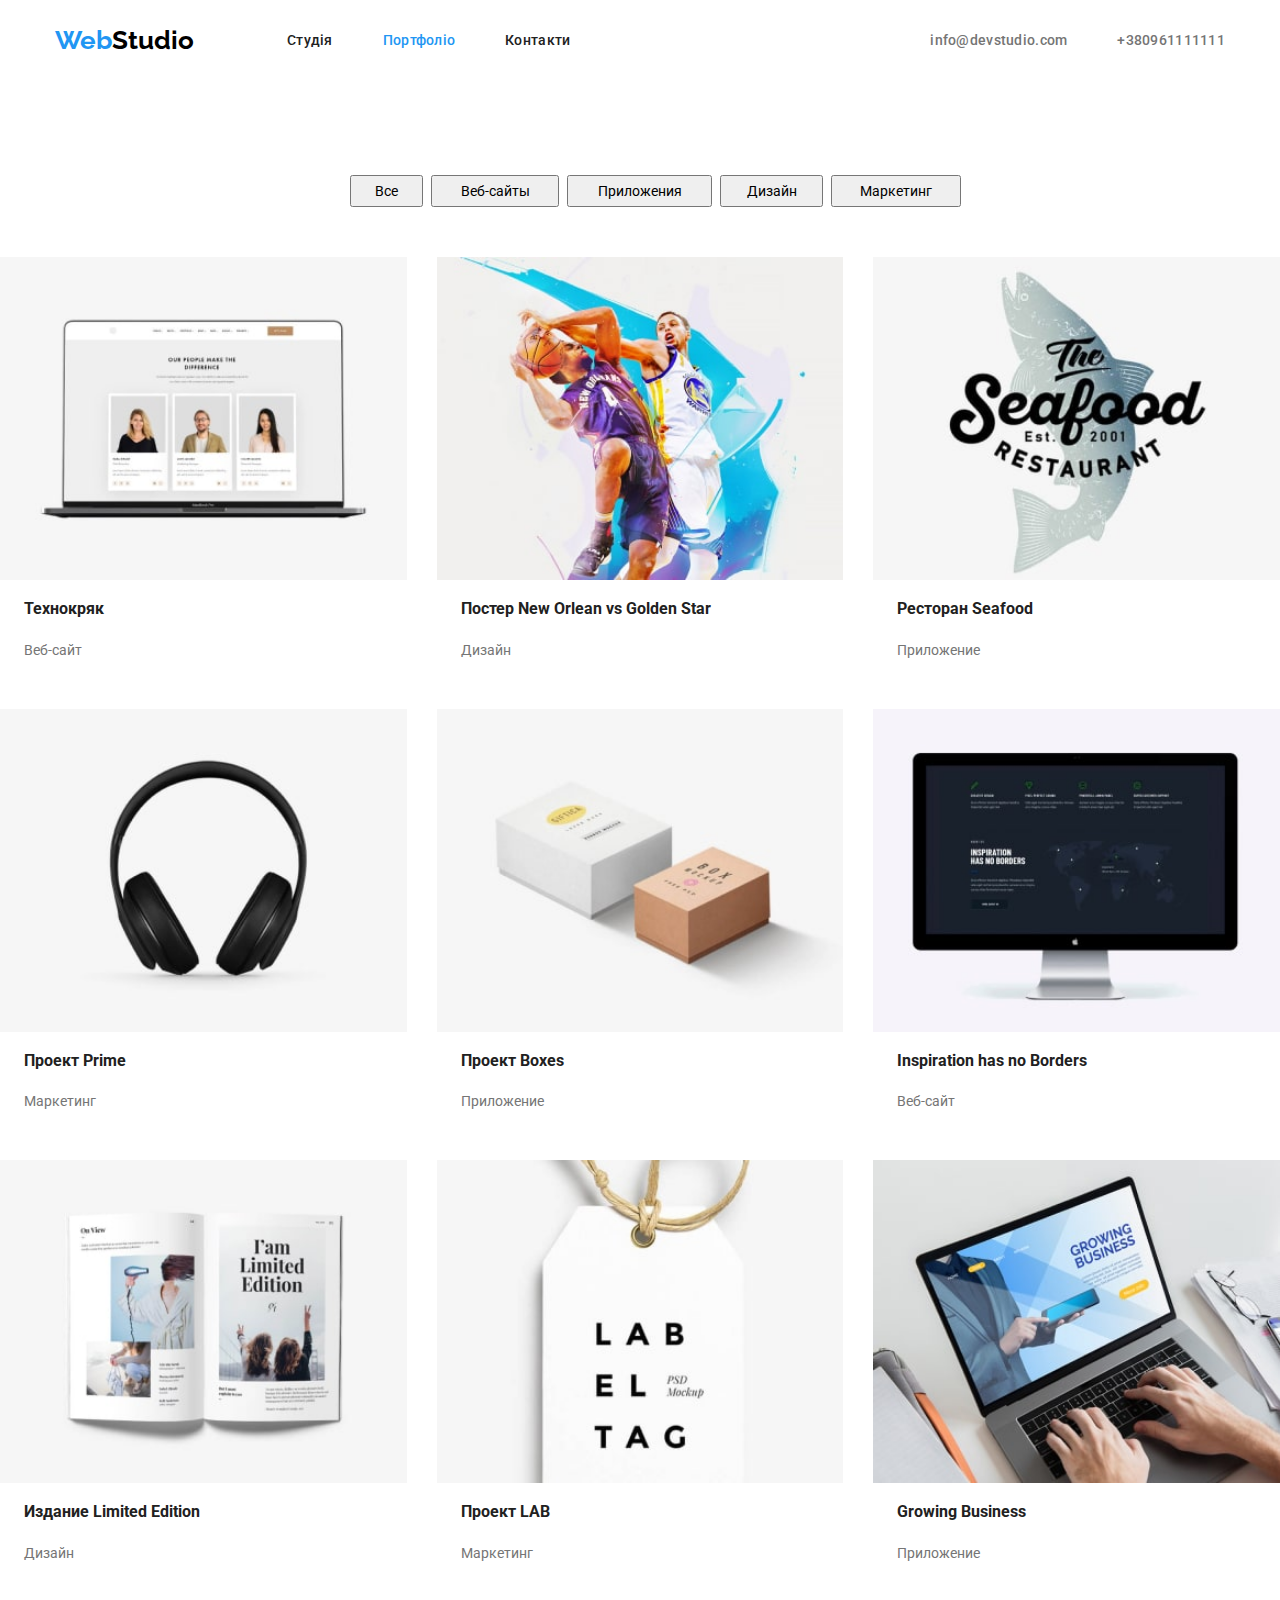
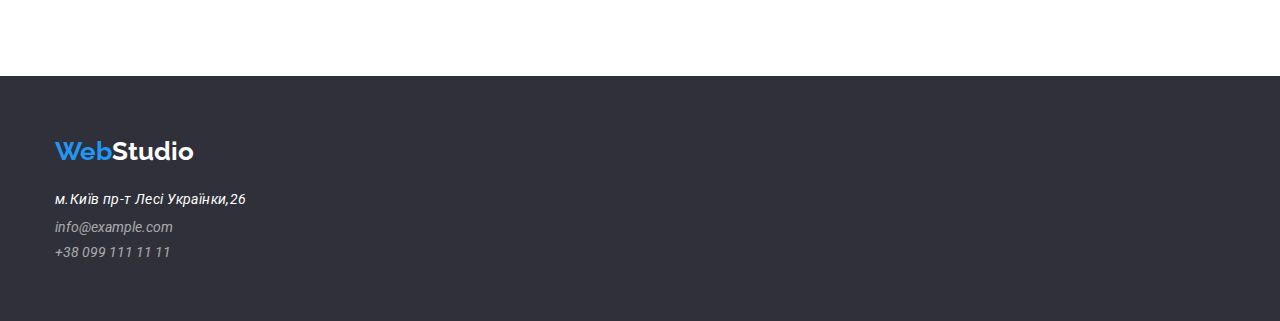
==== commit 6f0edd79: "поправки" ====
--- a/portfolio.html
+++ b/portfolio.html
@@ -24,61 +24,57 @@
 <body>
     <!--Шапка сторінки-->
     <header class="header">
-        <div class="container-nav">
+        <div class="container container-nav">
             <a href="" class="logo logo-header"><span class="web">Web</span>Studio</a>
-            <!---Навігація-->
-            <nav>
-                <ul class="site-nav list">
-                    <li>
-                        <a href="./index.html" class="link item">Студія</a>
-                    </li>
-                    <li>
-                        <a href="" class="portfolio-primary item">Портфоліо</a>
-                    </li>
-                    <li>
-                        <a href="" class="link item">Контакти</a>
-                    </li>
-                </ul>
-            </nav>
-            <div class="header-right">
-                <ul class="nav-link list">
-                    <li class="link-nav">
-                        <a class="link-list" href="mailto:info@devstudio.com" class="link-nav">info@devstudio.com</a>
-                    </li>
-                    <li class="link-nav">
-                        <a class="link-list" href="tel:+380961111111" class="link-nav">+380961111111</a>
-                    </li>
-                </ul>
+                <!---Навігація-->
+                <nav>
+                    <ul class="site-nav list">
+                        <li class="site-nav-item">
+                            <a href="./index.html" class="link item">Студія</a>
+                        </li>
+                        <li class="site-nav-item">
+                            <a href="" class="portfolio-primary item">Портфоліо</a>
+                        </li>
+                        <li class="site-nav-item">
+                            <a href="" class="link item">Контакти</a>
+                        </li>
+                    </ul>
+                </nav>
+                    <ul class="contacts list">
+                        <li class="contacts-item">
+                            <a class="contacts-link" href="mailto:info@devstudio.com" class="link-nav">info@devstudio.com</a>
+                        </li>
+                        <li class="contacts-item">
+                            <a class="contacts-link" href="tel:+380961111111" class="link-nav">+380961111111</a>
+                        </li>
+                    </ul>
             </div>
-        </div>
     </header>
     <!-- фільтри -->
     <main>
-        <section>
-            <div>
+        <section class="section">
+            <div class="container">
                 <!-- <h1>контент</h1> -->
                 <ul class="filters list">
-                    <li>
-                        <button type="button" class="filters-item btn-all all-btn">Все</button>
-                    </li>
-                    <li>
-                        <button type="button" class="filters-item btn-website all-btn">Веб-сайты</button>
-                    </li>
-                    <li>
-                        <button type="button" class="filters-item btn-apps all-btn">Приложения</button>
-                    </li>
-                    <li>
-                        <button type="button" class="filters-item btn-design all-btn">Дизайн</button>
-                    </li>
-                    <li>
-                        <button type="button" class="filters-item btn-marketing all-btn">Маркетинг</button>
+                    <li class="filters-item">
+                        <button type="button" class="btn-all all-btn">Все</button>
+                    </li>
+                    <li class="filters-item">
+                        <button type="button" class="btn-website all-btn">Веб-сайты</button>
+                    </li>
+                    <li class="filters-item">
+                        <button type="button" class="btn-apps all-btn">Приложения</button>
+                    </li>
+                    <li class="filters-item">
+                        <button type="button" class="btn-design all-btn">Дизайн</button>
+                    </li>
+                    <li class="filters-item">
+                        <button type="button" class="btn-marketing all-btn">Маркетинг</button>
                     </li>
                 </ul>
             </div>
         </section>
-        <section>
                 <!-- <h2>вибір контенту</h2> -->
-                <div class="content-flex">
                     <ul class="list list-content flex-section">
                         <li class="first-section">
                             <a href="">
@@ -87,8 +83,10 @@
                                     платформу для цифрового
                                     шпионажа и атак на защищённые сервера конкурентов.
                                 </p> -->
-                                <h3 class="first-section-title">Технокряк</h3>
-                                <p class="first-conten">Веб-сайт</p>
+                                <div class="first-section-container">
+                                    <h3 class="first-section-title">Технокряк</h3>
+                                    <p class="description">Веб-сайт</p>
+                                </div>
                             </a>
                         </li>
                         <li class="first-section">
@@ -98,8 +96,10 @@
                                     платформу для цифрового
                                     шпионажа и атак на защищённые сервера конкурентов.
                                 </p> -->
-                                <h3 class="first-section-title">Постер New Orlean vs Golden Star</h3>
-                                <p class="first-conten">Дизайн</p>
+                                <div class="first-section-container">
+                                    <h3 class="first-section-title">Постер New Orlean vs Golden Star</h3>
+                                    <p class="description">Дизайн</p>
+                                </div>
                             </a>
                         </li>
                         <li class="first-section">
@@ -109,8 +109,10 @@
                                     платформу для цифрового
                                     шпионажа и атак на защищённые сервера конкурентов.
                                 </p> -->
-                                <h3 class="first-section-title">Ресторан Seafood</h3>
-                                <p class="first-conten">Приложение</p>
+                                <div class="first-section-container">
+                                    <h3 class="first-section-title">Ресторан Seafood</h3>
+                                    <p class="description">Приложение</p>
+                                </div>
                             </a>
                         </li>
                         <li class="first-section">
@@ -120,8 +122,10 @@
                                     платформу для цифрового
                                     шпионажа и атак на защищённые сервера конкурентов.
                                 </p> -->
-                                <h3 class="first-section-title">Проект Prime</h3>
-                                <p class="first-conten">Маркетинг</p>
+                                <div class="first-section-container">
+                                    <h3 class="first-section-title">Проект Prime</h3>
+                                    <p class="description">Маркетинг</p>
+                                </div>
                             </a>
                         </li>
                         <li class="first-section">
@@ -131,8 +135,10 @@
                                     платформу для цифрового
                                     шпионажа и атак на защищённые сервера конкурентов.
                                 </p> -->
-                                <h3 class="first-section-title">Проект Boxes</h3>
-                                <p class="first-conten">Приложение</p>
+                                <div class="first-section-container">
+                                    <h3 class="first-section-title">Проект Boxes</h3>
+                                    <p class="description">Приложение</p>
+                                </div>
                             </a>
                         </li>
                         <li class="first-section">
@@ -142,8 +148,10 @@
                                     платформу для цифрового
                                     шпионажа и атак на защищённые сервера конкурентов.
                                 </p> -->
-                                <h3 class="first-section-title">Inspiration has no Borders</h3>
-                                <p class="first-conten">Веб-сайт</p>
+                                <div class="first-section-container">
+                                    <h3 class="first-section-title">Inspiration has no Borders</h3>
+                                    <p class="description">Веб-сайт</p>
+                                </div>
                             </a>
                         </li>
                         <li class="first-section">
@@ -153,8 +161,10 @@
                                     платформу для цифрового
                                     шпионажа и атак на защищённые сервера конкурентов.
                                 </p> -->
-                                <h3 class="first-section-title">Издание Limited Edition</h3>
-                                <p class="first-conten">Дизайн</p>
+                                <div class="first-section-container">
+                                    <h3 class="first-section-title">Издание Limited Edition</h3>
+                                    <p class="description">Дизайн</p>
+                                </div>
                             </a>
                         </li>
                         <li class="first-section">
@@ -163,8 +173,10 @@
                                     платформу для цифрового
                                     шпионажа и атак на защищённые сервера конкурентов.
                                 </p> -->
-                                <h3 class="first-section-title">Проект LAB</h3>
-                                <p class="first-conten">Маркетинг</p>
+                                <div class="first-section-container">
+                                    <h3 class="first-section-title">Проект LAB</h3>
+                                    <p class="description">Маркетинг</p>
+                                </div>
                             </a>
                         </li>
                         <li class="first-section">
@@ -174,26 +186,28 @@
                                     платформу для цифрового
                                     шпионажа и атак на защищённые сервера конкурентов.
                                 </p> -->
-                                <h3 class="first-section-title">Growing Business</h3>
-                                <p class="first-conten">Приложение</p>
+                                <div class="first-section-container">
+                                    <h3 class="first-section-title">Growing Business</h3>
+                                    <p class="description">Приложение</p>
+                                </div>
                             </a>
                         </li>
                     </ul>
-                </div>
-        </section>
     </main>
     <!-- footer -->
-    <footer>
-        <div class="footer">
-            <a href="" class="logo footer-logo"><span class="web">Web</span><span class="studio">Studio</span></a>
+    <footer class="footer">
+        <div class="container">
+            <a href="" class="logo footer-logo logo-zero"><span class="web">Web</span><span class="studio">Studio</span></a>
             <address>
-                <ul class="list  footer-list">
+                <ul class="contacts-footer list ">
                     <li class="address footer-item">м.Київ пр-т Лесі Українки,26</li>
-                    <li class="nav-link footer-item"><a class="link-color" href="mailto:info@example.com">info@example.com</a></li>
-                    <li class="nav-link footer-item"><a class="link-color" href="tel:+380991111111">+38 099 111 11 11</a></li>
+                    <li class="footer-nav contacts-item footer-item"><a class="link-color contacts-link-footer"
+                            href="mailto:info@example.com">info@example.com</a></li>
+                    <li class="footer-nav contacts-item footer-item"><a class="link-color contacts-link-footer"
+                            href="tel:+380991111111">+38 099 111 11 11</a></li>
                 </ul>
             </address>
-        </div>    
+        </div>
     </footer>
 </body>
 
--- a/css/styles.css
+++ b/css/styles.css
@@ -16,10 +16,6 @@
   font-family: Roboto, sans-serif;
   font-size: 14px;
   line-height: 1.13;
-  width: 1230px;
-  padding-left: 15px;
-  padding-right: 15px;
-  margin: 0 auto;
 }
 
 h1,
@@ -29,32 +25,50 @@
   margin: 0;
   padding: 0;
 }
+img {
+  display: block;
+  width: 100%;
+  height: auto;
+}
 /* шапка сторінки */
 .header .container-nav {
   display: flex;
   align-items: center;
 }
+.container {
+  width: 1200px;
+  padding: 0 15px;
+  margin: 0 auto;
+}
 .site-nav {
   display: flex;
 }
-.item {
-  display: flex;
-  margin-left: 94px;
-}
-.link-nav {
-  margin-left: 50px;
-}
-.header-right,
-.nav-link {
+.site-nav-item {
+  display: flex;
+  margin-right: 50px;
+}
+.site-nav-item:last-child {
+  margin-right: 0;
+}
+.contacts-item {
+  margin-right: 50px;
+}
+.contacts-item:not(:first-child) {
+  margin-right: 0;
+}
+
+.contacts {
   display: flex;
   margin-left: auto;
 }
 .logo {
+  color: #000;
   font-family: Raleway;
   font-weight: 700;
   font-size: 26px;
   line-height: 1.2;
   text-decoration: none;
+  margin-right: 93px;
 }
 .logo-header {
   padding: 25px 0px 25px 0px;
@@ -69,23 +83,25 @@
 }
 /* навігація */
 .site-nav,
-.nav-link {
+.contacts {
   font-weight: 500;
   letter-spacing: 0.02em;
+  margin-left: auto;
 }
 .link-color {
   color: rgba(255, 255, 255, 0.6);
+  text-decoration: none;
 }
 .studio-primary,
 .link,
 .portfolio-primary,
-.link-nav {
+.contacts-item {
   text-decoration: none;
 }
 .studio-primary {
   color: var(--accent-color);
-  padding-top: 24px;
-  padding-bottom: 24px;
+  margin-top: 32px;
+  margin-bottom: 32px;
 }
 .site-nav :hover,
 .site-nav :focus {
@@ -94,32 +110,32 @@
 
 .link {
   color: var(--pimary-text-color);
-  padding-top: 24px;
-  padding-bottom: 24px;
-}
-.nav-link :hover,
-.nav-link:focus {
-  color: var(--accent-color);
-}
-.link-list {
+  margin-top: 32px;
+  margin-bottom: 32px;
+}
+.contacts :hover,
+.contacts:focus {
+  color: var(--accent-color);
+}
+.contacts-link {
   padding-top: 24px;
   padding-bottom: 24px;
   color: #757575;
+  text-decoration: none;
 }
 
 /* рішення для бізнесу */
 .article {
   color: var(--primary-bg-color);
 
-  padding: 200px 288px 0px 280px;
   font-weight: 900;
   font-size: 44px;
   line-height: 1.3;
 }
 .section-article {
   background: #2f303a;
-
-  height: 600px;
+  padding: 200px 0;
+  text-align: center;
 }
 .article,
 .work-article,
@@ -130,9 +146,9 @@
   cursor: pointer;
   color: var(--primary-bg-color);
   background-color: var(--accent-color);
-  margin: 30px 0px 0px 485px;
   border-radius: 4px;
   min-width: 200px;
+  margin-top: 30px;
   padding: 10px 32px;
   font-weight: bold;
   font-size: 16px;
@@ -141,6 +157,9 @@
   font-family: inherit;
 }
 /* рішення */
+.section {
+  padding-top: 94px;
+}
 .accent {
   color: var(--pimary-text-color);
   font-weight: bold;
@@ -151,11 +170,11 @@
 }
 .solutions {
   display: flex;
-  padding-top: 94px;
-  padding-bottom: 94px;
 }
 .content {
   color: var(--title-text-color);
+  letter-spacing: 0.04em;
+  margin-top: 10px;
 }
 /* чим ми займаємось */
 .primary {
@@ -164,14 +183,11 @@
   margin-left: 0 auto;
   margin-right: 0 auto;
 }
-.work-section {
-  padding-bottom: 94px;
-}
 .work-list {
   display: flex;
   margin-top: 50px;
 }
-.item-work {
+.item-work:not(:first-child) {
   margin-left: auto;
 }
 /* наша команда */
@@ -194,40 +210,36 @@
   font-weight: 500;
 }
 .igor {
-  padding-top: 30px;
-  padding-left: 60px;
+  padding: 30px 0;
+  text-align: center;
 }
 .igor-work {
   margin: 0;
-  padding-top: 10px;
-  padding-left: 70px;
+  margin-top: 10px;
 }
 .olga {
-  padding-top: 30px;
-  padding-left: 80px;
+  padding: 30px 0;
+  text-align: center;
 }
 .olga-work {
   margin: 0;
-  padding-top: 10px;
-  padding-left: 70px;
+  margin-top: 10px;
 }
 .mikola {
-  padding-top: 30px;
-  padding-left: 67px;
+  padding: 30px 0;
+  text-align: center;
 }
 .mikola-work {
   margin: 0;
-  padding-top: 10px;
-  padding-left: 97px;
+  margin-top: 10px;
 }
 .mix {
-  padding-top: 30px;
-  padding-left: 68px;
+  padding: 30px 0;
+  text-align: center;
 }
 .mix-work {
   margin: 0;
-  padding-top: 10px;
-  padding-left: 92px;
+  margin-top: 10px;
 }
 .person-work {
   color: var(--title-text-color);
@@ -239,24 +251,25 @@
   padding-top: 20px;
   color: var(--primary-bg-color);
 }
-
-.footer-list {
-  padding-bottom: 60px;
+.contacts-link-footer:hover,
+.contacts-link-footer:focus {
+  color: var(--accent-color);
 }
 .footer-item {
   color: var(--primary-bg-color);
   margin-bottom: 9px;
+  padding-top: 0;
 }
 .footer-item:last-child {
   margin: 0;
 }
 .footer {
   background-color: #2f303a;
+  padding: 60px 0;
 }
 .footer-logo {
   display: flex;
-  padding-top: 60px;
-  padding-bottom: 20px;
+  margin-bottom: 20px;
 }
 
 .studio {
@@ -265,37 +278,38 @@
 /* --------портфоліо сторінка-------- */
 .portfolio-primary {
   color: var(--accent-color);
-  padding-top: 24px;
-  padding-bottom: 24px;
+  margin-top: 32px;
+  margin-bottom: 32px;
 }
 /* фільтри */
-.filters-item:hover,
-.filters-item:focus {
+.all-btn:hover,
+.all-btn:focus {
   cursor: pointer;
   background-color: var(--accent-color);
   color: var(--primary-bg-color);
+  box-shadow: 0px 3px 1px rgba(0, 0, 0, 0.1), 0px 1px 2px rgba(0, 0, 0, 0.08),
+    0px 2px 2px rgba(0, 0, 0, 0.12);
   border-radius: 4px;
   border: transparent;
 }
+.filters-item:not(:last-child) {
+  margin-right: 8px;
+}
 .filters {
   display: flex;
-  padding-top: 94px;
-  padding-left: 295px;
+  margin-left: 295px;
 }
 .btn-all {
   min-width: 73px;
   padding: 6px 22px;
-  margin-right: 8px;
 }
 .btn-website {
   min-width: 128px;
   padding: 6px 22px;
-  margin-right: 8px;
 }
 .btn-apps {
   min-width: 145px;
   padding: 6px 22px;
-  margin-right: 8px;
 }
 .btn-design {
   min-width: 103px;
@@ -304,10 +318,10 @@
 .btn-marketing {
   width: 130px;
   padding: 6px 22px;
-  margin-left: 8px;
-}
-.content-flex {
-  margin-top: 50px;
+}
+.list-content {
+  padding-top: 50px;
+  padding-bottom: 94px;
 }
 .flex-section {
   display: flex;
@@ -316,15 +330,25 @@
 .first-section {
   width: 370px;
   margin-right: 30px;
-  margin-bottom: 94px;
+  margin-bottom: 30px;
   width: calc((100% - 60px) / 3);
 }
 .first-section:nth-child(3n) {
   margin-right: 0;
 }
+.first-section:nth-last-child(-n + 3) {
+  margin-bottom: 0;
+}
+.first-section-container {
+  padding: 20px 24px;
+}
 .first-section-title {
-  margin: 20px 24px 0px 24px;
-}
-.first-conten {
-  margin: 20px 24px 20px 24px;
-}
+  color: var(--pimary-text-color);
+  margin-bottom: 24px;
+}
+.description {
+  color: var(--title-text-color);
+}
+a {
+  text-decoration: none;
+}
